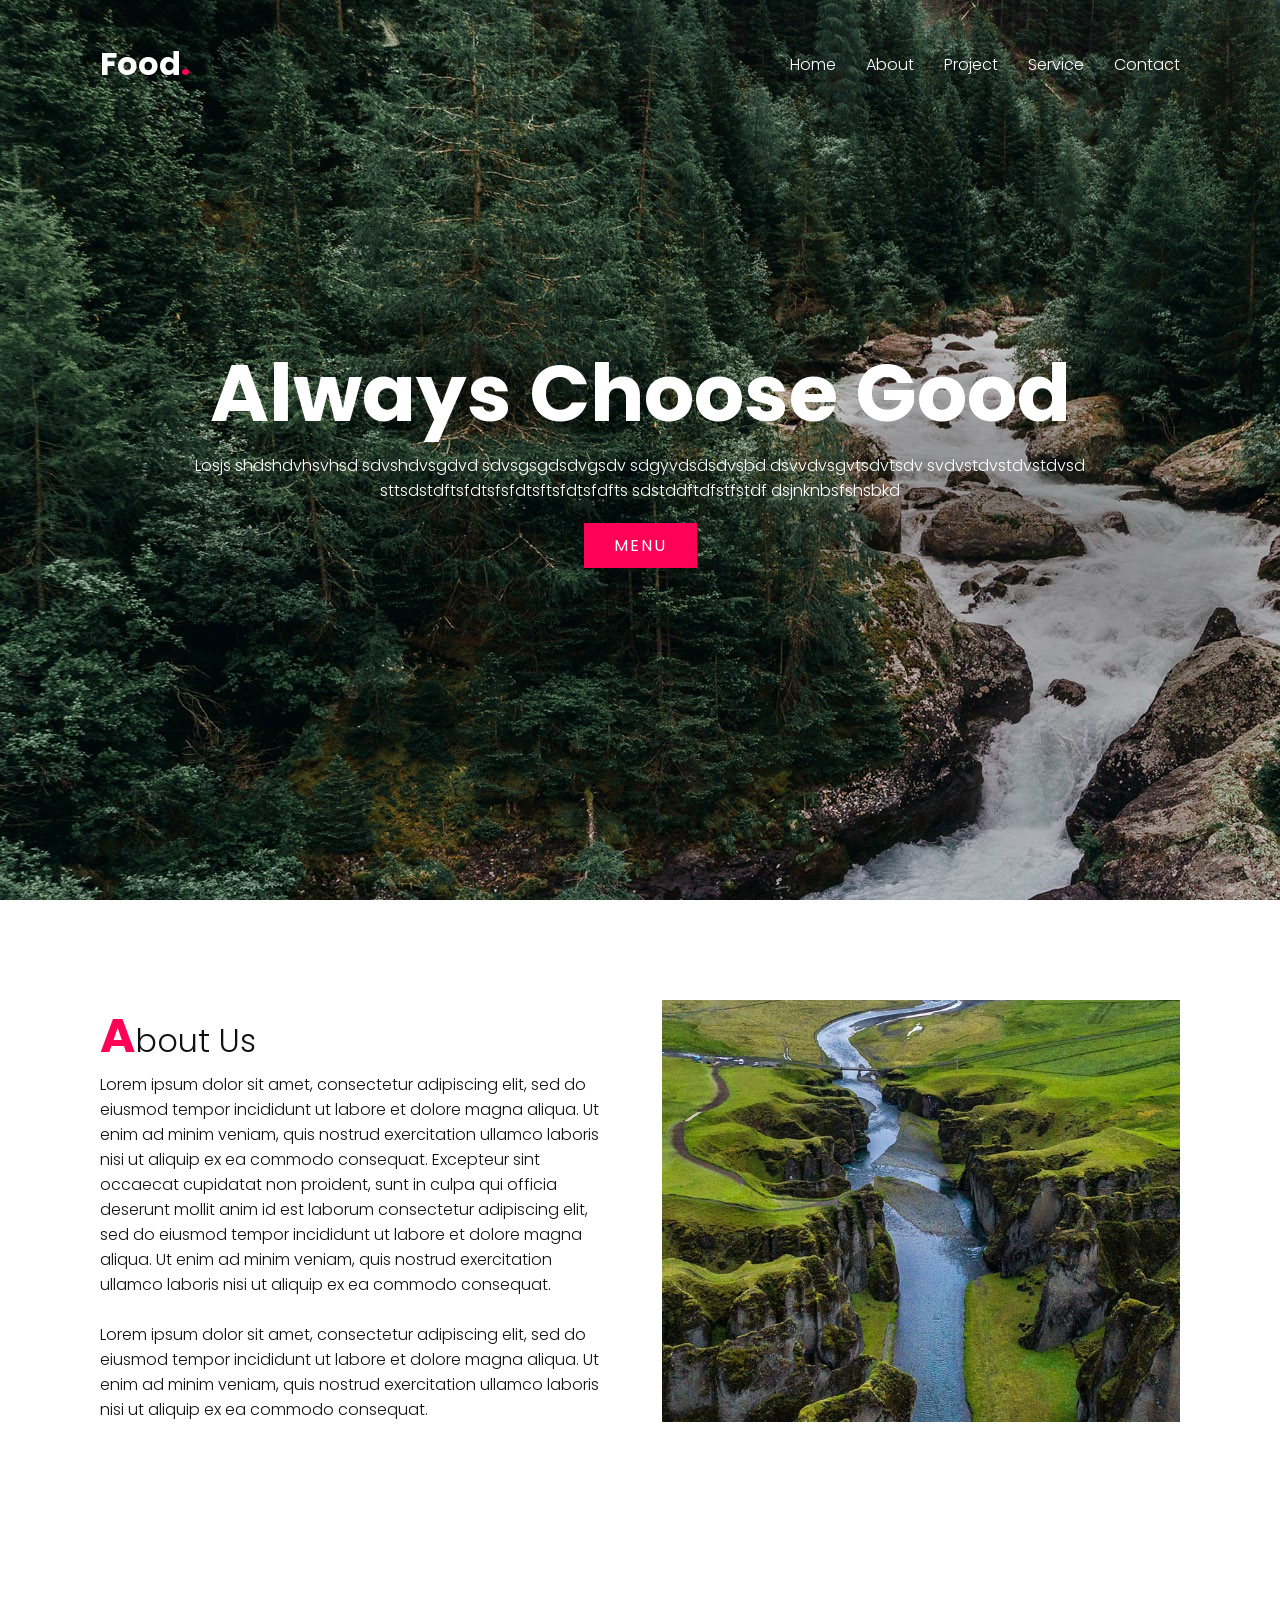
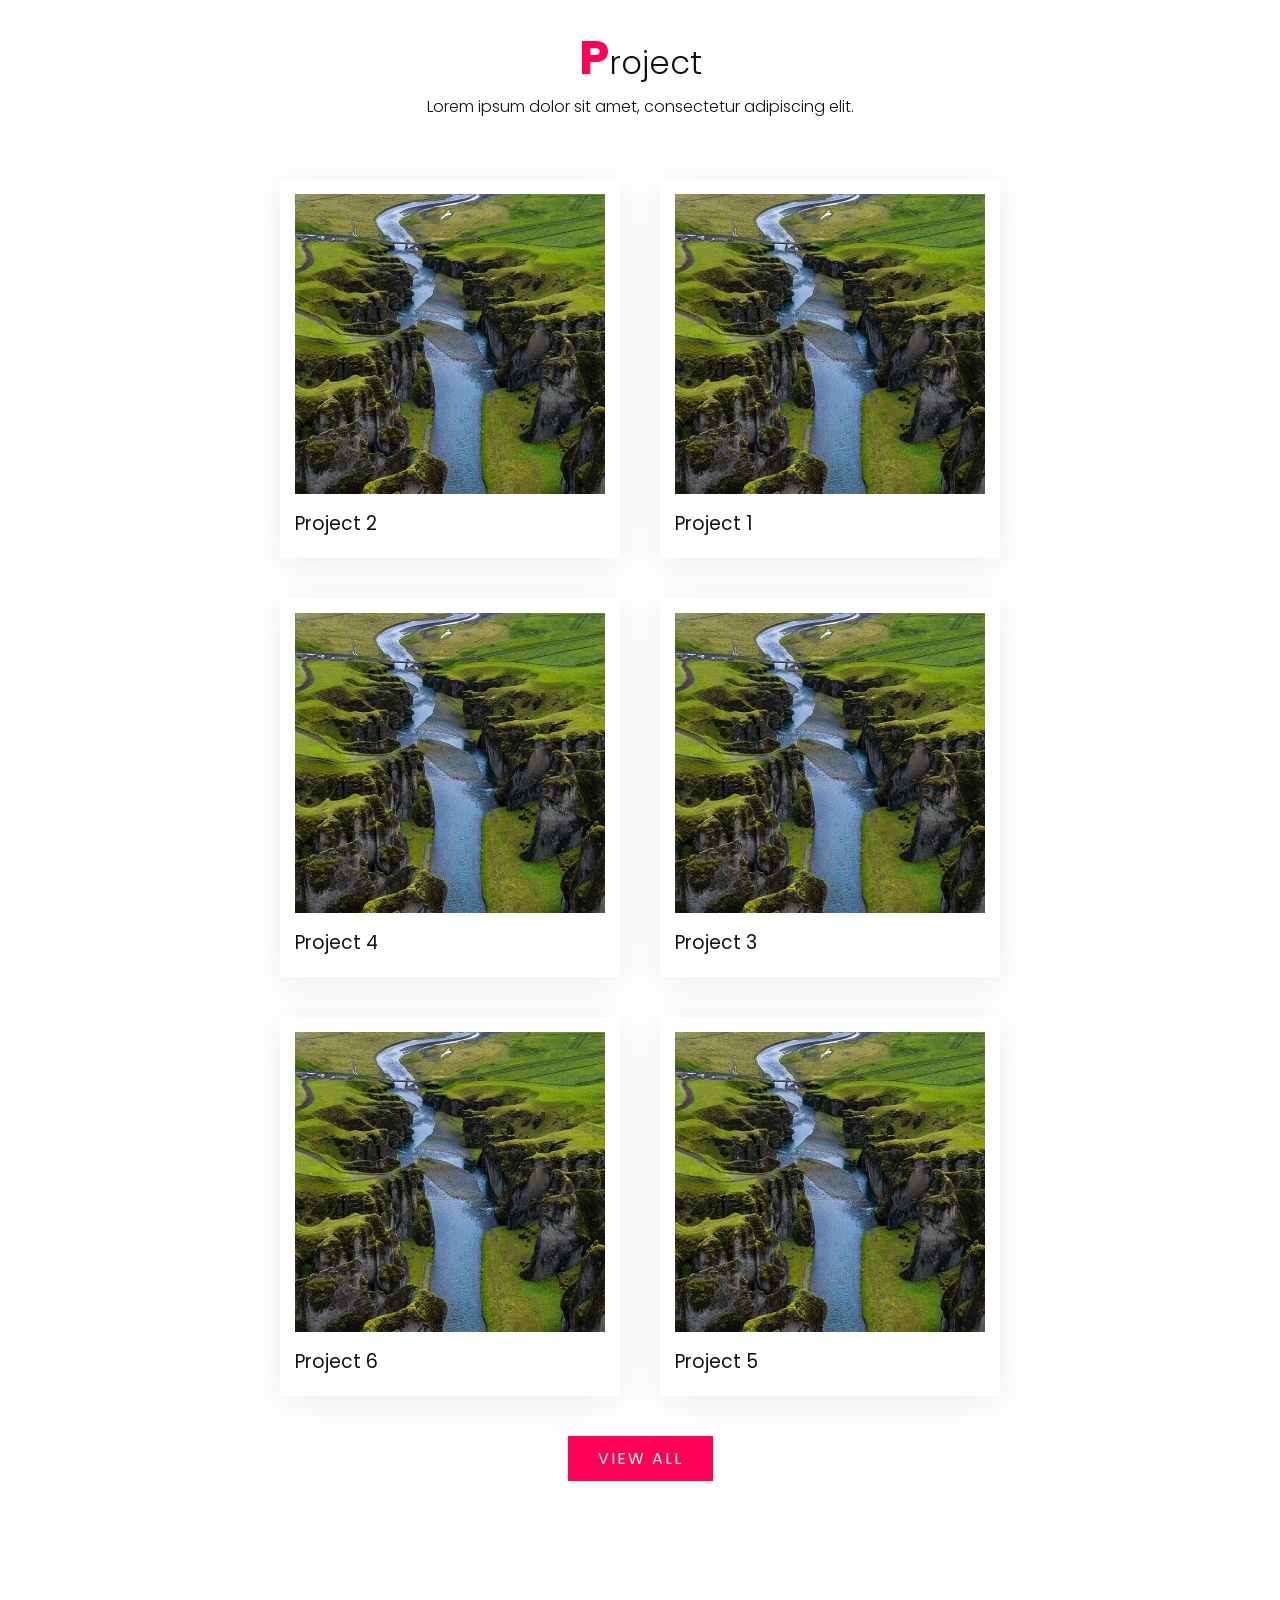
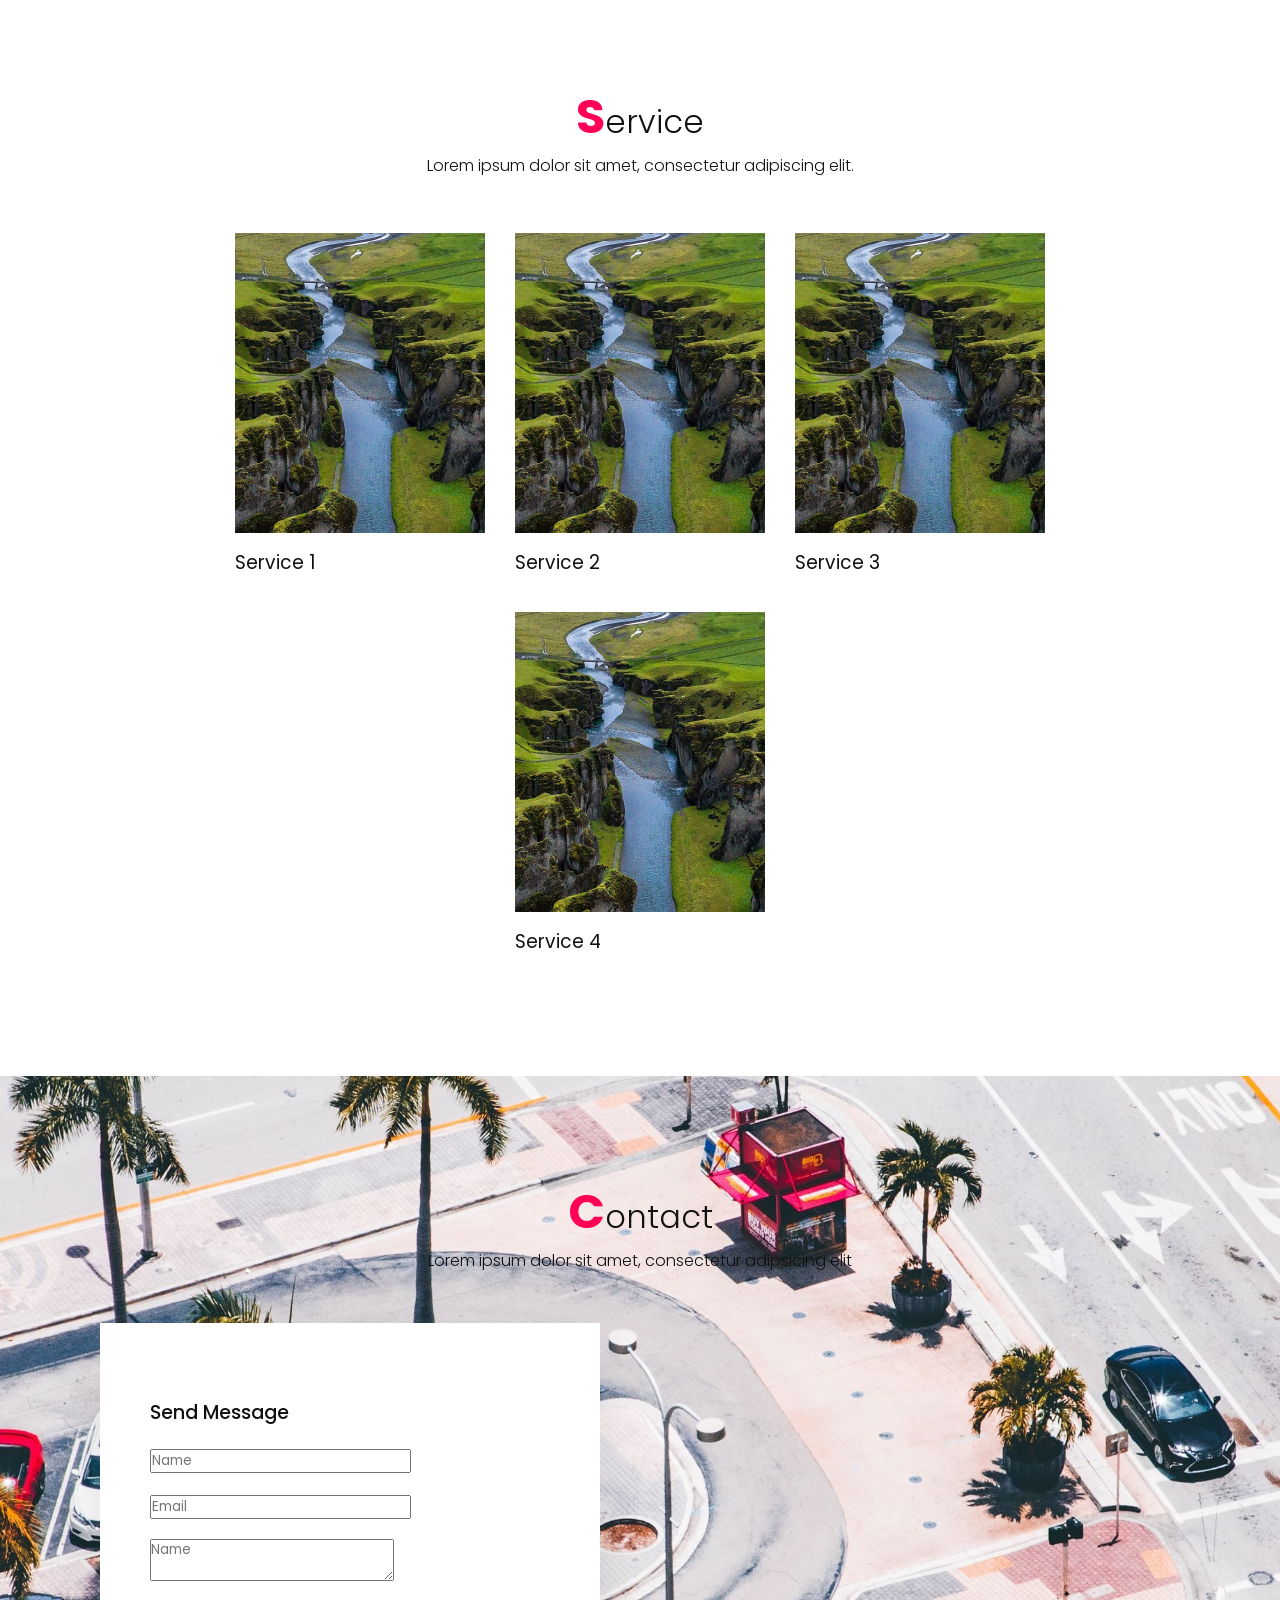
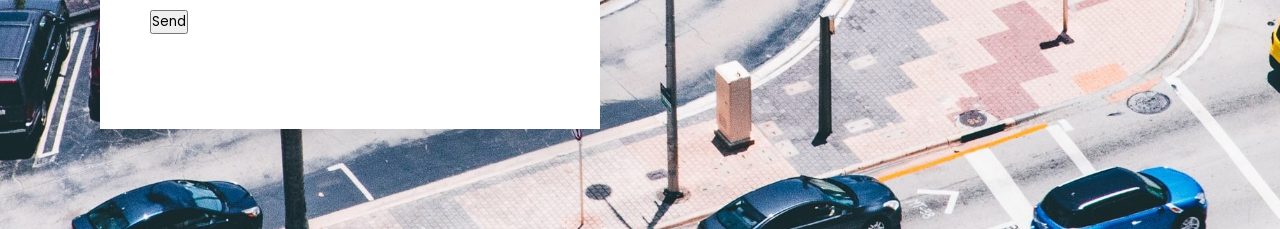
==== index.html @ bd9e4591 "Added new files" ====
<!DOCTYPE html>
<html lang="en">
<head>
	<meta charset="utf-8">
	<metta name="viewport" content="device-width, initial-scale=1.0">
	<title>My Personal Website</title>
	<link rel="stylesheet" type="text/css" href="style.css">
</head>
<body>
	<header>
		<a href="#" class="logo">Food<span>.</span></a>
		<ul class="navigation">
			<li><a href="#banner">Home</a></li>
			<li><a href="#about">About</a></li>
			<li><a href="#project">Project</a></li>
			<li><a href="#service">Service</a></li>
			<li><a href="#contact">Contact</a></li>
		</ul>
	</header>
	<section class="banner" id="banner">
		<div class="content">
			<h2>Always Choose Good</h2>
			<p>Losjs shdshdvhsvhsd sdvshdvsgdvd  sdvsgsgdsdvgsdv sdgyvdsdsdvsbd dsvvdvsgvtsdvtsdv svdvstdvstdvstdvsd sttsdstdftsfdtsfsfdtsftsfdtsfdfts sdstddftdfstfstdf dsjnknbsfshsbkd</p>
			<a href="#" class="btn">Menu</a>
		</div>
	</section>
	<section class="about" id="about">
		<div class="row">
			<div class="col50">
			  <h2 class="titleText"><span>A</span>bout Us</h2>
			  <p>Lorem ipsum dolor sit amet, consectetur adipiscing elit, sed do eiusmod tempor incididunt ut labore et dolore magna aliqua. Ut enim ad minim veniam, quis nostrud exercitation ullamco laboris nisi ut aliquip ex ea commodo consequat. Excepteur sint occaecat cupidatat non proident, sunt in culpa qui officia deserunt mollit anim id est laborum consectetur adipiscing elit, sed do eiusmod tempor incididunt ut labore et dolore magna aliqua. Ut enim ad minim veniam, quis nostrud exercitation ullamco laboris nisi ut aliquip ex ea commodo consequat.<br><br>Lorem ipsum dolor sit amet, consectetur adipiscing elit, sed do eiusmod tempor incididunt ut labore et dolore magna aliqua. Ut enim ad minim veniam, quis nostrud exercitation ullamco laboris nisi ut aliquip ex ea commodo consequat.</p>
			</div>
			<div class="col50">
				<div class="imgBx">
					<img src="img.jpg">
				</div>
			</div>
		</div>
	</section>

	<section class="project" id="project">
		<div class="title">
			<h2 class="titleText"><span>P</span>roject</h2>
			<p>Lorem ipsum dolor sit amet, consectetur adipiscing elit.</p>
		</div>
		<div class="content">
			<div class="box">
				<div class="imgBx">
					<img src="img.jpg">
				</div>
				<div class="text">
					<h3>Project 1</h3>
				</div>
			</div>
			<div class="box">
				<div class="imgBx">
					<img src="img.jpg">
				</div>
				<div class="text">
					<h3>Project 2</h3>
				</div>
			</div>
			<div class="box">
				<div class="imgBx">
					<img src="img.jpg">
				</div>
				<div class="text">
					<h3>Project 3</h3>
				</div>
			</div>
			<div class="box">
				<div class="imgBx">
					<img src="img.jpg">
				</div>
				<div class="text">
					<h3>Project 4</h3>
				</div>
			</div>
			<div class="box">
				<div class="imgBx">
					<img src="img.jpg">
				</div>
				<div class="text">
					<h3>Project 5</h3>
				</div>
			</div>
			<div class="box">
				<div class="imgBx">
					<img src="img.jpg">
				</div>
				<div class="text">
					<h3>Project 6</h3>
				</div>
			</div>

		</div>
		<div class="title">
			<a href="#" class="btn">View All</a>
		</div>
	</section>

	<section class="service" id="service">
		<div class="title">
			<h2 class="titleText"><span>S</span>ervice</h2>
			<p>Lorem ipsum dolor sit amet, consectetur adipiscing elit.</p>
		</div>
		<div class="content">
			<div class="box">
				<div class="imgBx">
					<img src="img.jpg">
				</div>
				<div class="text">
					<h3>Service 1</h3>
				</div>
			</div>
			<div class="box">
				<div class="imgBx">
					<img src="img.jpg">
				</div>
				<div class="text">
					<h3>Service 2</h3>
				</div>
			</div>
			<div class="box">
				<div class="imgBx">
					<img src="img.jpg">
				</div>
				<div class="text">
					<h3>Service 3</h3>
				</div>
			</div>
			<div class="box">
				<div class="imgBx">
					<img src="img.jpg">
				</div>
				<div class="text">
					<h3>Service 4</h3>
				</div>
			</div>
		</div>
	</section>

	<section class="contact" id="contact">
		<div class="title">
			<h2 class="titleText"><span>C</span>ontact</h2>
			<p>Lorem ipsum dolor sit amet, consectetur adipsicing elit</p>
		</div>
		<div class="contactForm">
			<h3>Send Message</h3>
			<div class="inputBox">
				<input type="text" placeholder="Name">
			</div>
			<div class="inputBox">
				<input type="text" placeholder="Email">
			</div>
			<div class="inputBox">
				<textarea placeholder="Name"></textarea>
			</div>
			<div class="inputBox">
				<input type="submit" value="Send">
			</div>
		</div>
	</section>




	<script type="text/javascript">
		window.addEventListener('scroll', function(){
		  const header = document.querySelector('header');
		  header.classList.toggle("sticky", window.scrollY > 0);
		});
	</script>
</body>
</html>
---- style.css ----
@import url('https://fonts.googleapis.com/css?family=Poppins:200,300,400,500,600,700,800,900&display=swap');

*
{
	margin: 0;
	padding: 0;
	box-sizing: border-box; 
	font-family: 'Poppins', sans-serif;
	scroll-behavior: smooth;
}
p
{
	font-weight: 300;
	color: #111;
}
.banner
{
	position: relative;
	width: 100%;
	min-height: 100vh;
	display: flex;
	justify-content: center;
	align-items: center;
	background: url(bg.jpg);
}
.banner .content
{
	max-width: 900px;
	text-align: center;
}
.banner .content h2
{
	font-size: 5em;
	color: #fff;
}
.banner .content p
{
	font-size: 1em;
	color: #fff;
}
.btn
{
	font-size: 1em;
	color: #fff;
	background: #ff0157;
	display: inline-block;
	padding: 10px 30px;
	margin-top: 20px;
	text-transform: uppercase;
	text-decoration: none;
	letter-spacing: 2px;
	transition: 0.5s;
}
.btn:hover
{
	letter-spacing: 6px;
}
header
{
	position: fixed;
	top: 0;
	left: 0;
	width: 100%;
	padding: 40px 100px;
	z-index: 10000;
	display: flex;
	justify-content: space-between;
	align-items: center;
	transition: 0.5s;
}
header.sticky
{
	background: #fff;
	padding: 10px 100px;
	box-shadow: 0 5px 20px rgba(0,0,0,0.05);
}
header .logo
{
	color: #fff;
	font-weight: 700;
	font-size: 2em;
	text-decoration: none;
}
header.sticky .logo
{
	color: #111;
}
header .logo span
{
	color: #ff0157;
}
header .navigation
{
	position: relative;
	display: flex;
}
header .navigation li
{
	list-style: none;
	margin-left: 30px;
}
header .navigation li a
{
	text-decoration: none;
	color: #fff;
	font-weight: 300;
}
header.sticky .navigation li a 
{
	color: #111;
}
header .navigation li a:hover
{
	color: #ff0157;
}
section
{
	padding: 100px;
}
.row
{
	position: relative;
	width: 100%;
	display: flex;
	justify-content: space-between;
}
.row .col50
{
	position: relative;
	width: 48%;
}
.titleText
{
	color: #111;
	font-size: 2em;
	font-weight: 300;
}
.titleText span
{
	color: #ff0157;
	font-weight: 700;
	font-size: 1.5em;
}
.row .col50 .imgBx
{
	position: relative;
	width: 100%;
	/*min-height: 300px;*/
	height: 100%;
}
.row .col50 .imgBx img
{
	position: absolute;
	top: 0;
	left: 0;
	width: 100%;
	height: 100%;
	object-fit: cover;
}
.title
{
	width: 100%;
	display: flex;
	justify-content: center;
	align-items: center;
	flex-direction: column;
}
.project .content
{
	display: flex;
	justify-content: center;
	flex-direction: row-reverse;
	flex-wrap: wrap;
	margin-top: 40px; 
}
.project .content .box
{
	width: 340px;
	margin: 20px;
	border: 15px solid #fff;
	box-shadow: 0 5px 35px rgba(0,0,0,0.08);
}
.project .content .box .imgBx
{
	position: relative;
	width: 100%;
	height: 300px;
}
.project .content .box .imgBx img
{
	position: absolute;
	top: 0;
	left: 0;
	width: 100%;
	height: 100%;
	object-fit: cover;
}
.project .content .box .text
{
	padding: 15px 0 5px;
}
.project .content .box .text h3
{
	font-weight: 400;
	color: #111;
}
.service .content
{
	display: flex;
	justify-content: center;
	flex-wrap: wrap;
	flex-direction: row;
	margin-top: 40px;
}
.service .content .box
{
	width: 250px;
	margin: 15px;
}
.service .content .box .imgBx
{
	position: relative;
	width: 100%;
	height: 300px;
}
.service .content .box .imgBx img
{
	position: absolute;
	top: 0;
	left: 0;
	width: 100%;
	height: 100%;
	object-fit: cover;
}
.service .content .box .text
{
	padding: 15px 0 5px;
}
.service .content .box .text h3
{
	font-weight: 400;
	color: #111;
}
.contact
{
	background: url(bg1.jpg);
	background-size: cover;
}
.contactForm
{
	padding: 75px 50px;
	background: #fff;
	box-shadow: 0 15px 50px rgba(0,0,0,0.1);
	max-width: 500px;
	margin-top: 50px;
}
.contactForm h3
{
	color: #111;
	font-size: 1.2em;
	margin-bottom: 20px;
	font-weight: 500;
}
.contactForm .inputBox
{
	position: relative;
	width: 100%;
	margin-bottom: 20px;
}
.contactForm .inputBox input
{
	
}
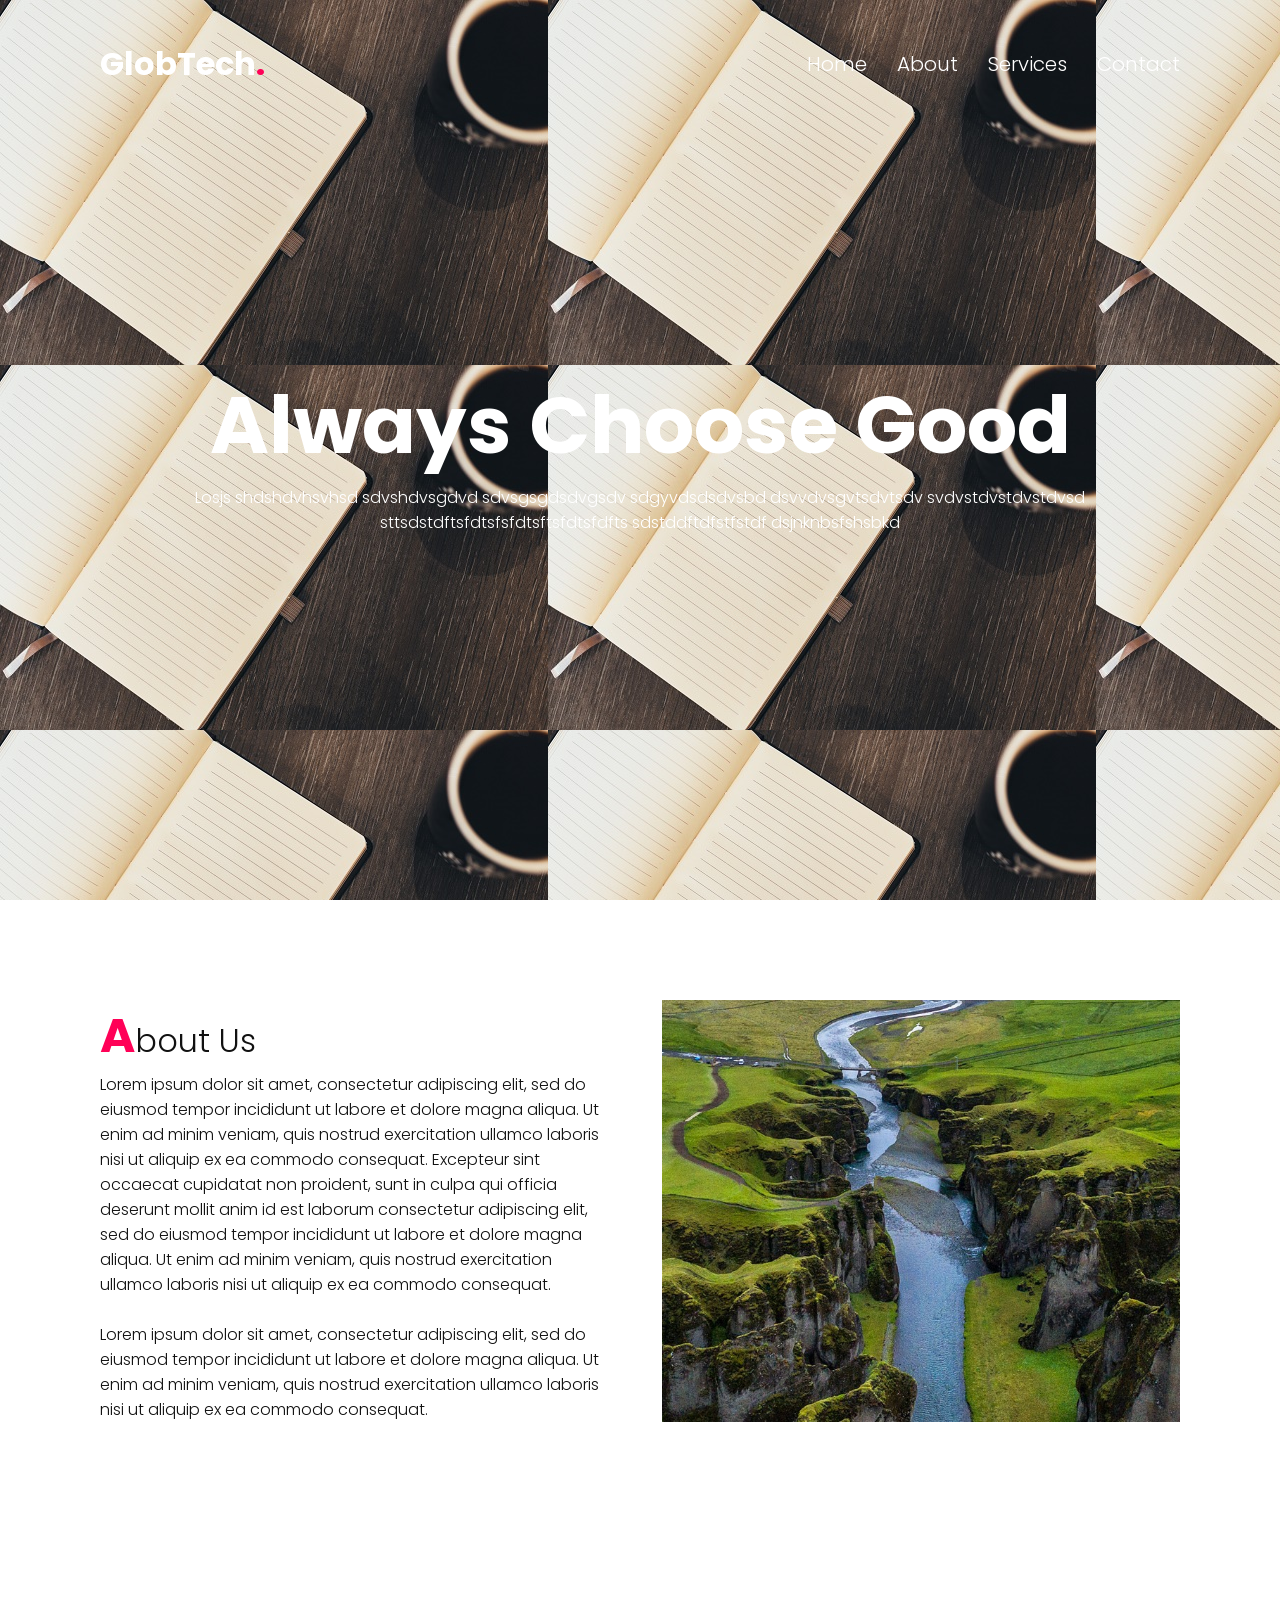
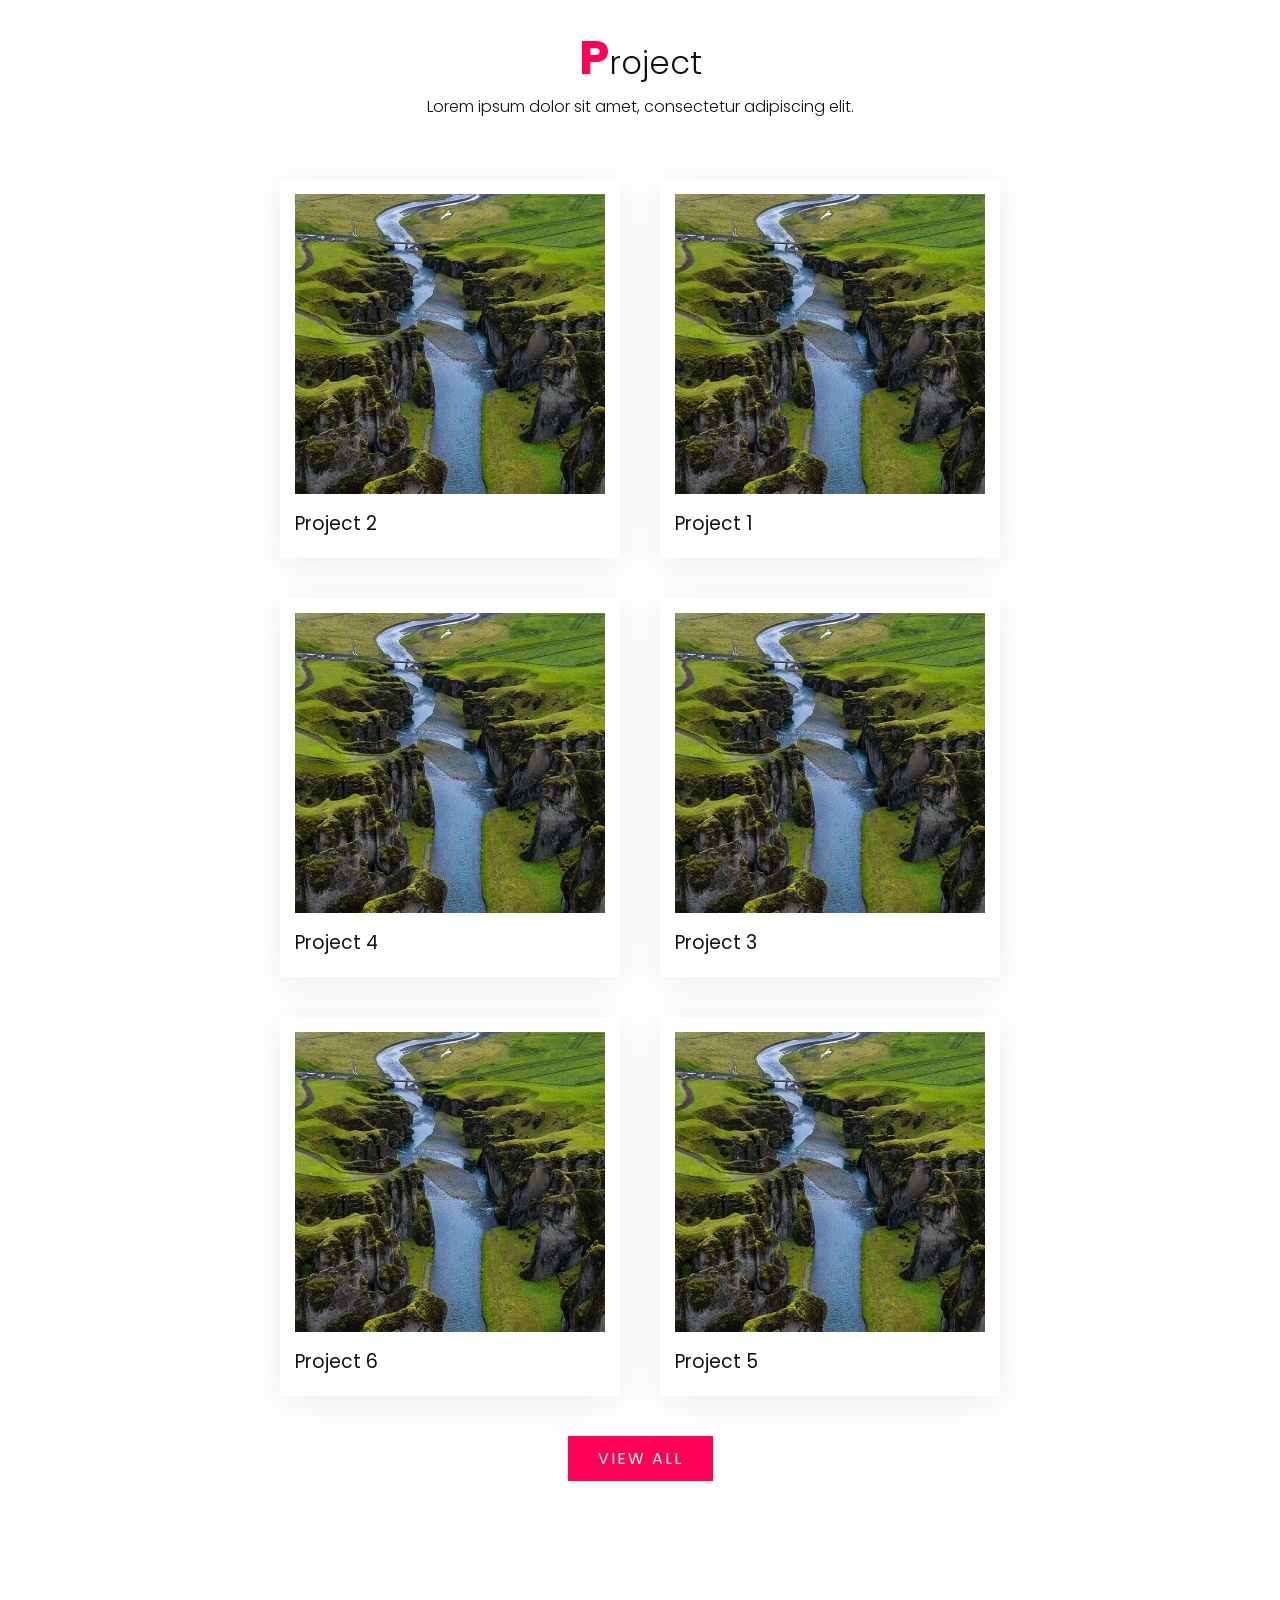
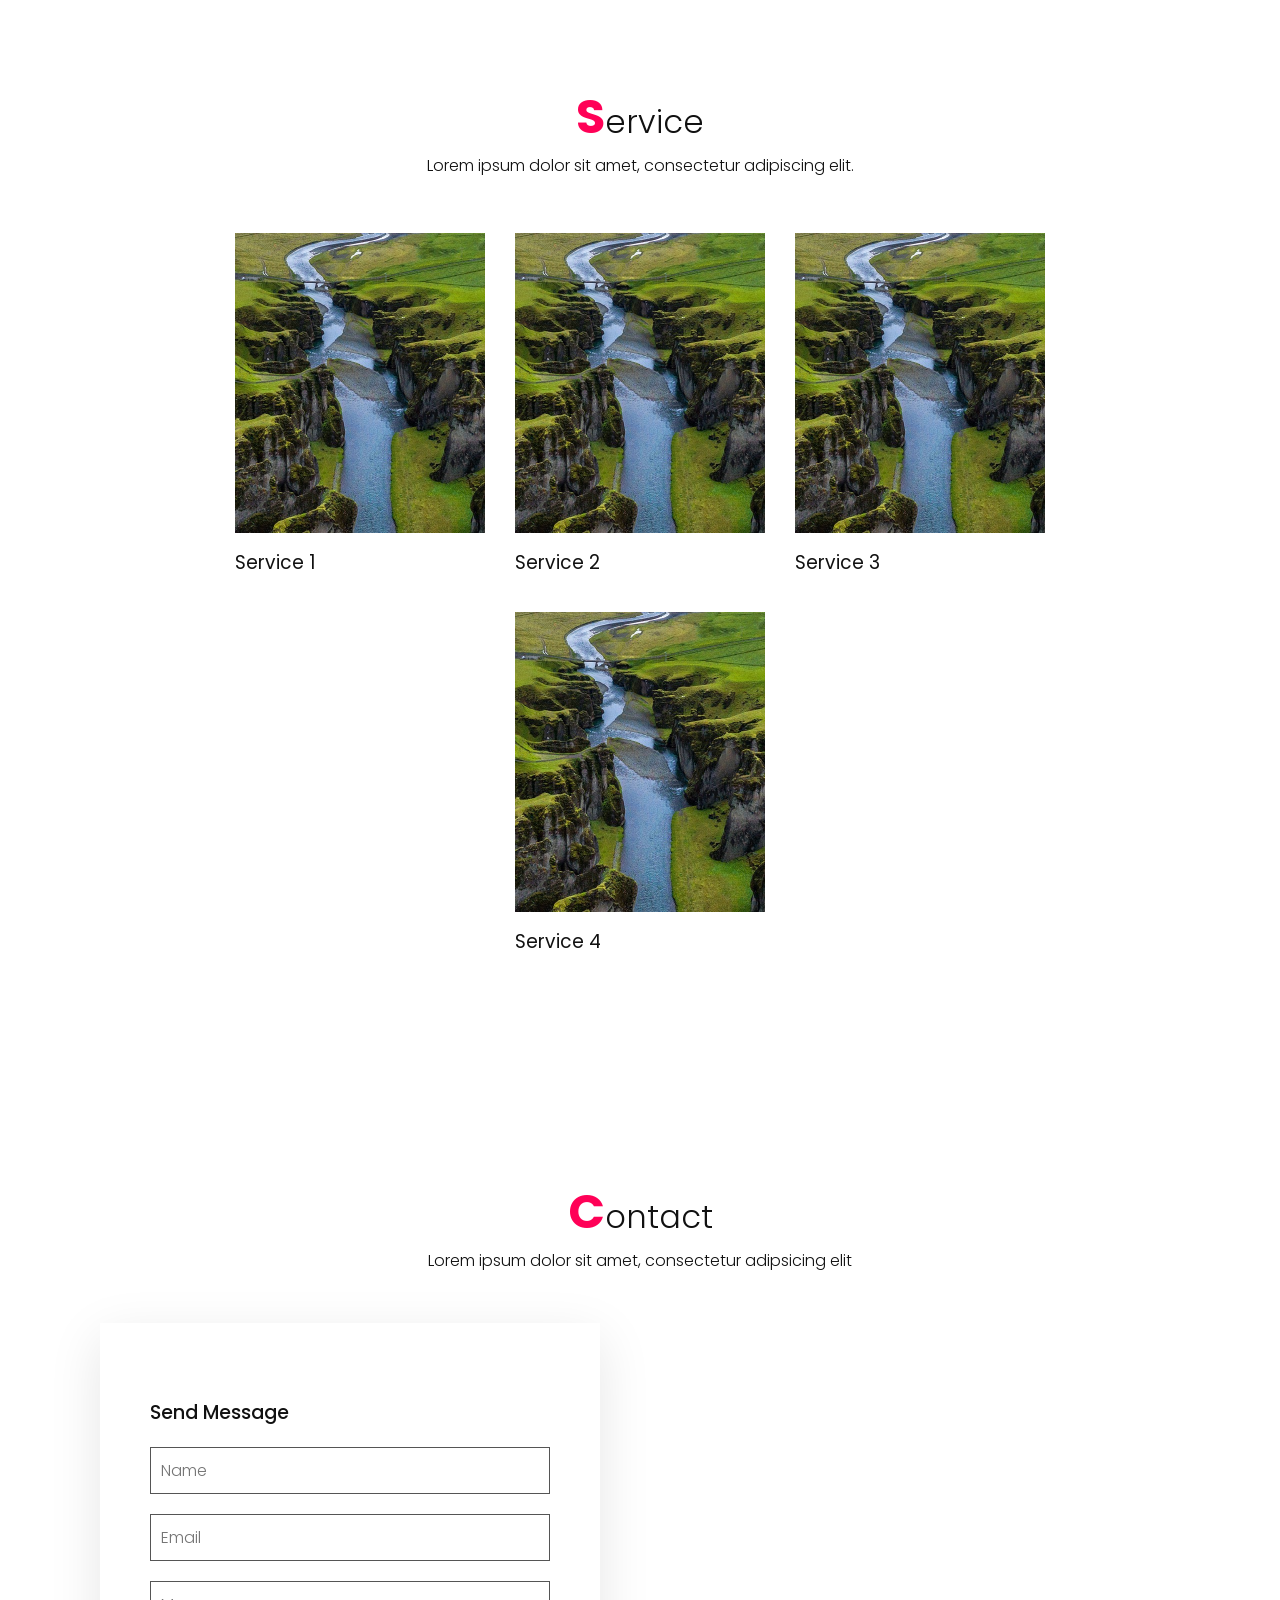
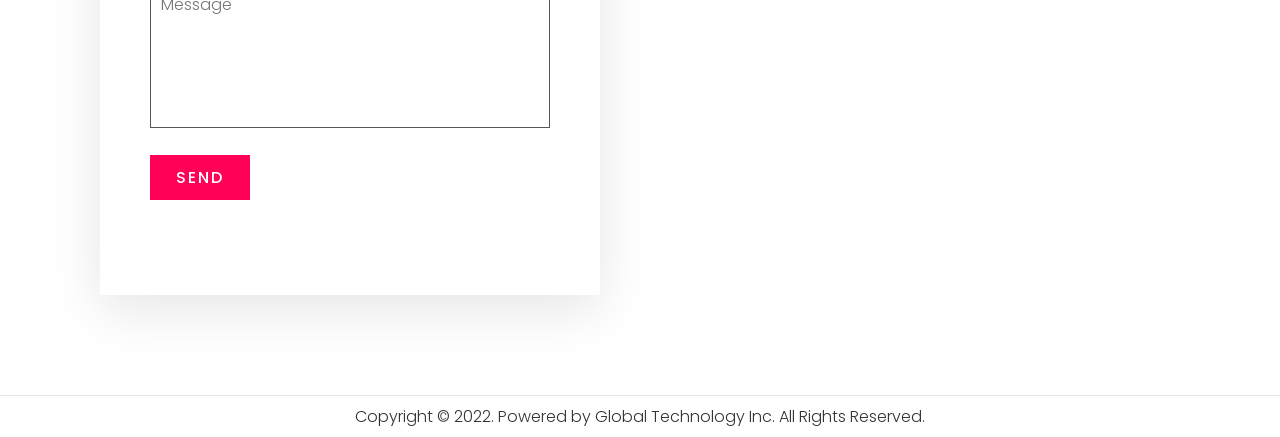
==== commit 463f63e8: "added" ====
--- a/index.html
+++ b/index.html
@@ -3,25 +3,25 @@
 <head>
 	<meta charset="utf-8">
 	<metta name="viewport" content="device-width, initial-scale=1.0">
-	<title>My Personal Website</title>
+	<title>GlobTech | Official Website</title>
 	<link rel="stylesheet" type="text/css" href="style.css">
+	<link href="favicon.ico" rel="shortcut icon" type="image/x-icon">
 </head>
 <body>
 	<header>
-		<a href="#" class="logo">Food<span>.</span></a>
+		<a href="#" class="logo">GlobTech<span>.</span></a>
+		<div class="menuToggle" onclick="toggleMenu();"></div>
 		<ul class="navigation">
-			<li><a href="#banner">Home</a></li>
-			<li><a href="#about">About</a></li>
-			<li><a href="#project">Project</a></li>
-			<li><a href="#service">Service</a></li>
-			<li><a href="#contact">Contact</a></li>
+			<li><a href="#banner" onclick="toggleMenu();">Home</a></li>
+			<li><a href="#about" onclick="toggleMenu();">About</a></li>
+			<li><a href="#service" onclick="toggleMenu();">Services</a></li>
+			<li><a href="#contact" onclick="toggleMenu();">Contact</a></li>
 		</ul>
 	</header>
 	<section class="banner" id="banner">
 		<div class="content">
 			<h2>Always Choose Good</h2>
 			<p>Losjs shdshdvhsvhsd sdvshdvsgdvd  sdvsgsgdsdvgsdv sdgyvdsdsdvsbd dsvvdvsgvtsdvtsdv svdvstdvstdvstdvsd sttsdstdftsfdtsfsfdtsftsfdtsfdfts sdstddftdfstfstdf dsjnknbsfshsbkd</p>
-			<a href="#" class="btn">Menu</a>
 		</div>
 	</section>
 	<section class="about" id="about">
@@ -145,22 +145,30 @@
 			<h2 class="titleText"><span>C</span>ontact</h2>
 			<p>Lorem ipsum dolor sit amet, consectetur adipsicing elit</p>
 		</div>
+
+
 		<div class="contactForm">
 			<h3>Send Message</h3>
+			<form action="contactForm.php" method="POST">
 			<div class="inputBox">
-				<input type="text" placeholder="Name">
+				<input type="name" placeholder="Name" required="Name">
 			</div>
 			<div class="inputBox">
-				<input type="text" placeholder="Email">
+				<input type="email" placeholder="Email" required="Email">
 			</div>
 			<div class="inputBox">
-				<textarea placeholder="Name"></textarea>
+				<textarea placeholder="Message" rows="5" required="Message"></textarea>
 			</div>
 			<div class="inputBox">
 				<input type="submit" value="Send">
 			</div>
+			</form>
 		</div>
 	</section>
+
+	<div class="copyrightText">
+		<p>Copyright © 2022. Powered by Global Technology Inc. All Rights Reserved.</p>
+	</div>
 
 
 
@@ -170,6 +178,13 @@
 		  const header = document.querySelector('header');
 		  header.classList.toggle("sticky", window.scrollY > 0);
 		});
+
+		function toggleMenu(){
+			const menuToggle = document.querySelector('.menuToggle');
+			const navigation = document.querySelector('.navigation');
+			menuToggle.classList.toggle('active');
+			navigation.classList.toggle('active');
+		}
 	</script>
 </body>
 </html>
--- a/style.css
+++ b/style.css
@@ -21,7 +21,7 @@
 	display: flex;
 	justify-content: center;
 	align-items: center;
-	background: url(bg.jpg);
+	background: url(notebook.jpg);
 }
 .banner .content
 {
@@ -104,6 +104,7 @@
 	text-decoration: none;
 	color: #fff;
 	font-weight: 300;
+	font-size: 20px;
 }
 header.sticky .navigation li a 
 {
@@ -243,7 +244,7 @@
 }
 .contact
 {
-	background: url(bg1.jpg);
+	background: url();
 	background-size: cover;
 }
 .contactForm
@@ -267,7 +268,166 @@
 	width: 100%;
 	margin-bottom: 20px;
 }
-.contactForm .inputBox input
-{
+.contactForm .inputBox input,
+.contactForm .inputBox textarea
+{
+	width: 100%;
+	border: 1px solid #555;
+	padding: 10px;
+	color: #111;
+	outline: none;
+	font-size: 16px;
+	font-weight: 300;
+	resize: none;
+}
+.contactForm .inputBox input[type="submit"]
+{
+	font-size: 1em;
+	color: #fff;
+	background: #ff0157;
+	display: inline-block;
+	text-transform: uppercase;
+	text-decoration: none;
+	letter-spacing: 2px;
+	transition: 0.5s;
+	max-width: 100px;
+	font-weight: 500;
+	border: none;
+	cursor: pointer;
+}
+.contactForm .inputBox input[type="submit"]:hover
+{
+	letter-spacing: 4px;
+}
+
+.copyrightText
+{
+	padding: 8px 40px;
+	border-top: 1px solid rgba(0,0,0,0.1);
+	text-align: center;
+}
+.copyrightText p
+{
+	color: #333;
+}
+
+
+
+@media (max-width: 991px)
+{
+	header,
+	header.sticky
+	{
+		padding: 10px 20px;
+	}
+	header .navigation
+	{
+		display: none;
+	}
+	header .navigation.active
+	{
+		width: 100%;
+		height: calc(100% - 68px);
+		position: fixed;
+		top: 68px;
+		left: 0;
+		display: flex;
+		justify-content: center;
+		align-items: center;
+		flex-direction: column;
+		background: #fff;
+	}
+	header .navigation li
+	{
+		margin-left: 0;
+	}
+	header .navigation li a 
+	{
+		color: #111;
+		font-size: 1.6em;
+	}
+	.menuToggle
+	{
+		position: relative;
+		width: 40px;
+		height: 40px;
+		background: url(menu.png);
+		background-size: 30px;
+		background-repeat: no-repeat;
+		background-position: center;
+		cursor: pointer;
+	}
+	.menuToggle.active
+	{
+		background: url(close.png);
+		background-size: 25px;
+		background-repeat: no-repeat;
+		background-position: center;
+	}
+	header.sticky .menuToggle
+	{
+		filter: invert(1);
+	}
+	section
+	{
+		padding: 20px;
+	}
+	.banner .content h2
+	{
+		font-size: 3em;
+		color: #fff;
+	}
+	.row
+	{
+		flex-direction: column;
+	}
+	.row .col50
+	{
+		position: relative;
+		width: 100%;
+	}
+	.row .col50 .imgBx
+	{
+		height: 300px;
+		margin-top: 20px;
+	}
+	.menu .content
+	{
+		margin-top: 20px;
+	}
+	.menu .content .box
+	{
+		margin: 10px;
+	}
+	.menu .content .box .imgBx
+	{
+		height: 260px;
+	}
+	.title
+	{
+		text-align: center;
+	}
+	.titleText
+	{
+		font-size: 1.8em;
+		line-height: 1.5em;
+		margin-bottom: 15px;
+		font-weight: 300;
+	}
 	
+	.contactForm
+	{
+		padding: 35px 40px;
+		margin-top: 20px;
+		margin-bottom: 30px;
+	}
+}
+
+@media (max-width: 480px)
+{
+	.banner .content h2
+	{
+		font-size: 2.2em;
+		color: #fff;
+	}
 }
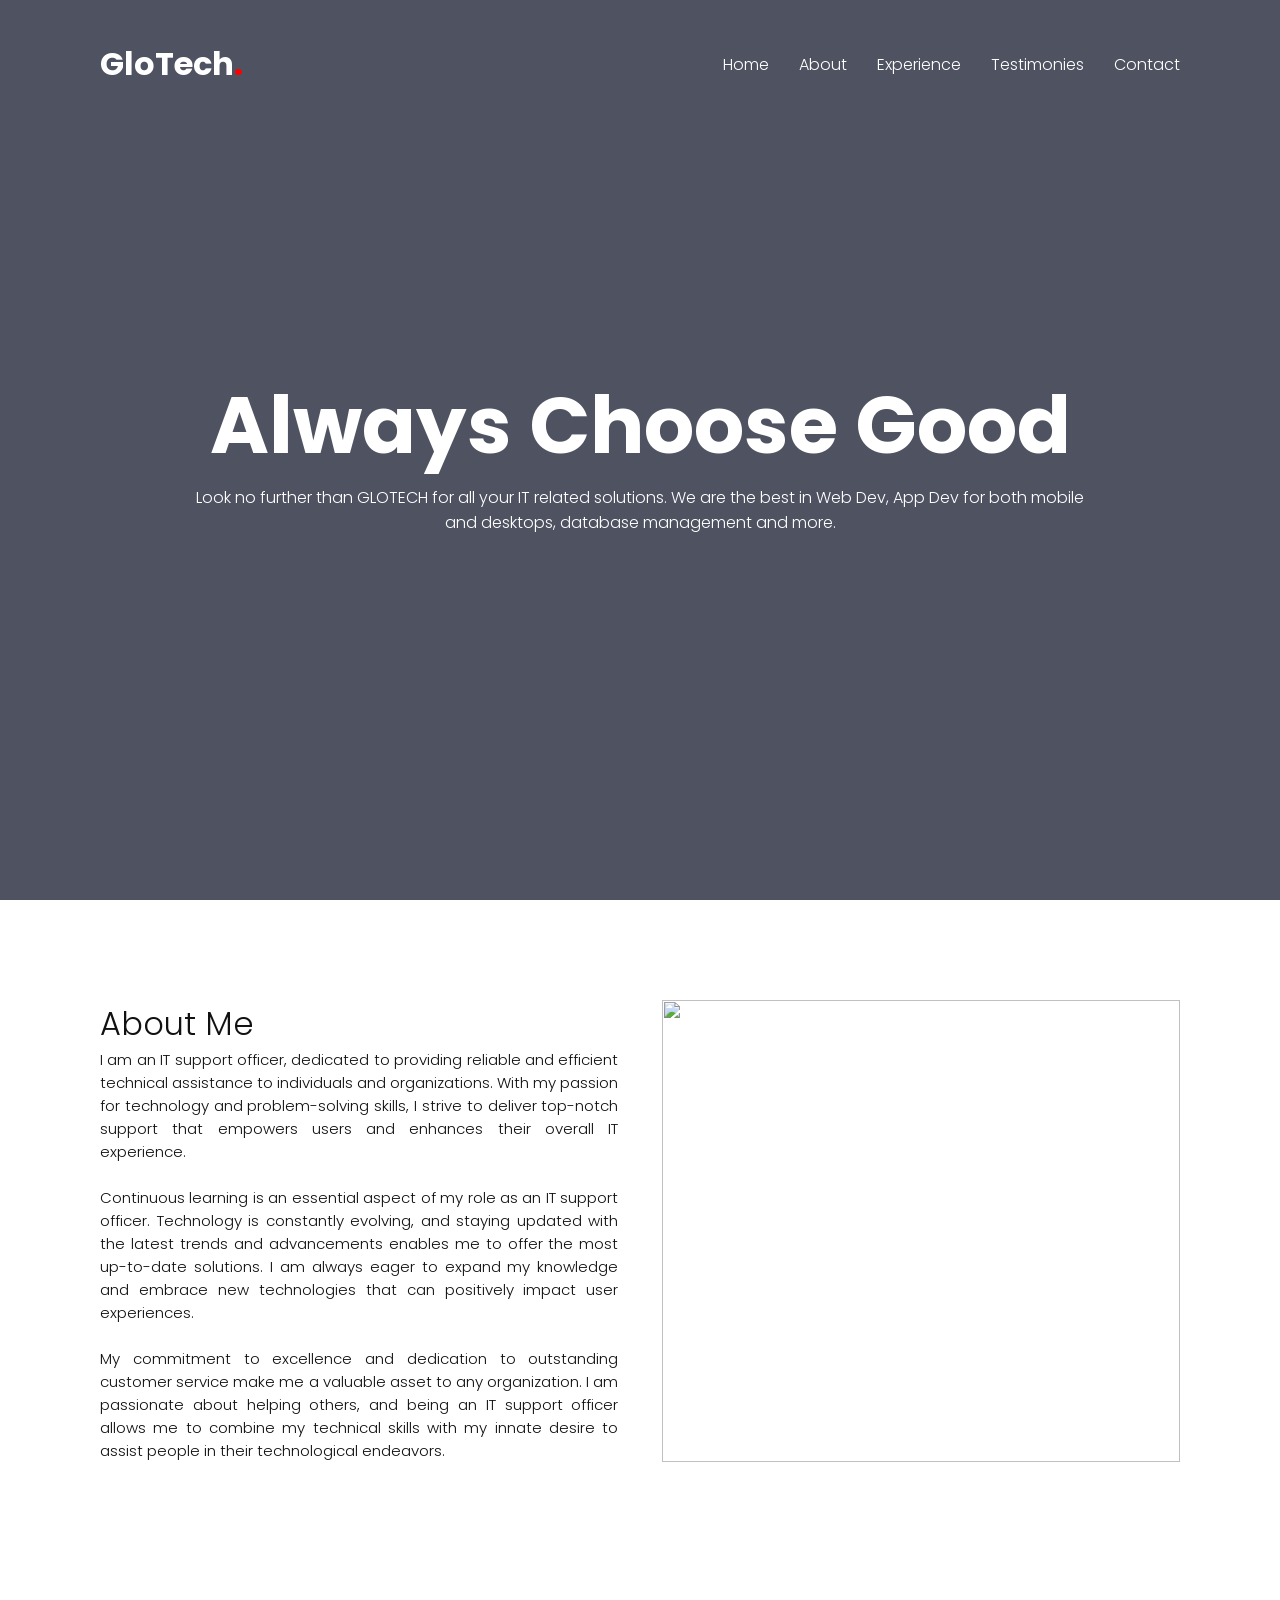
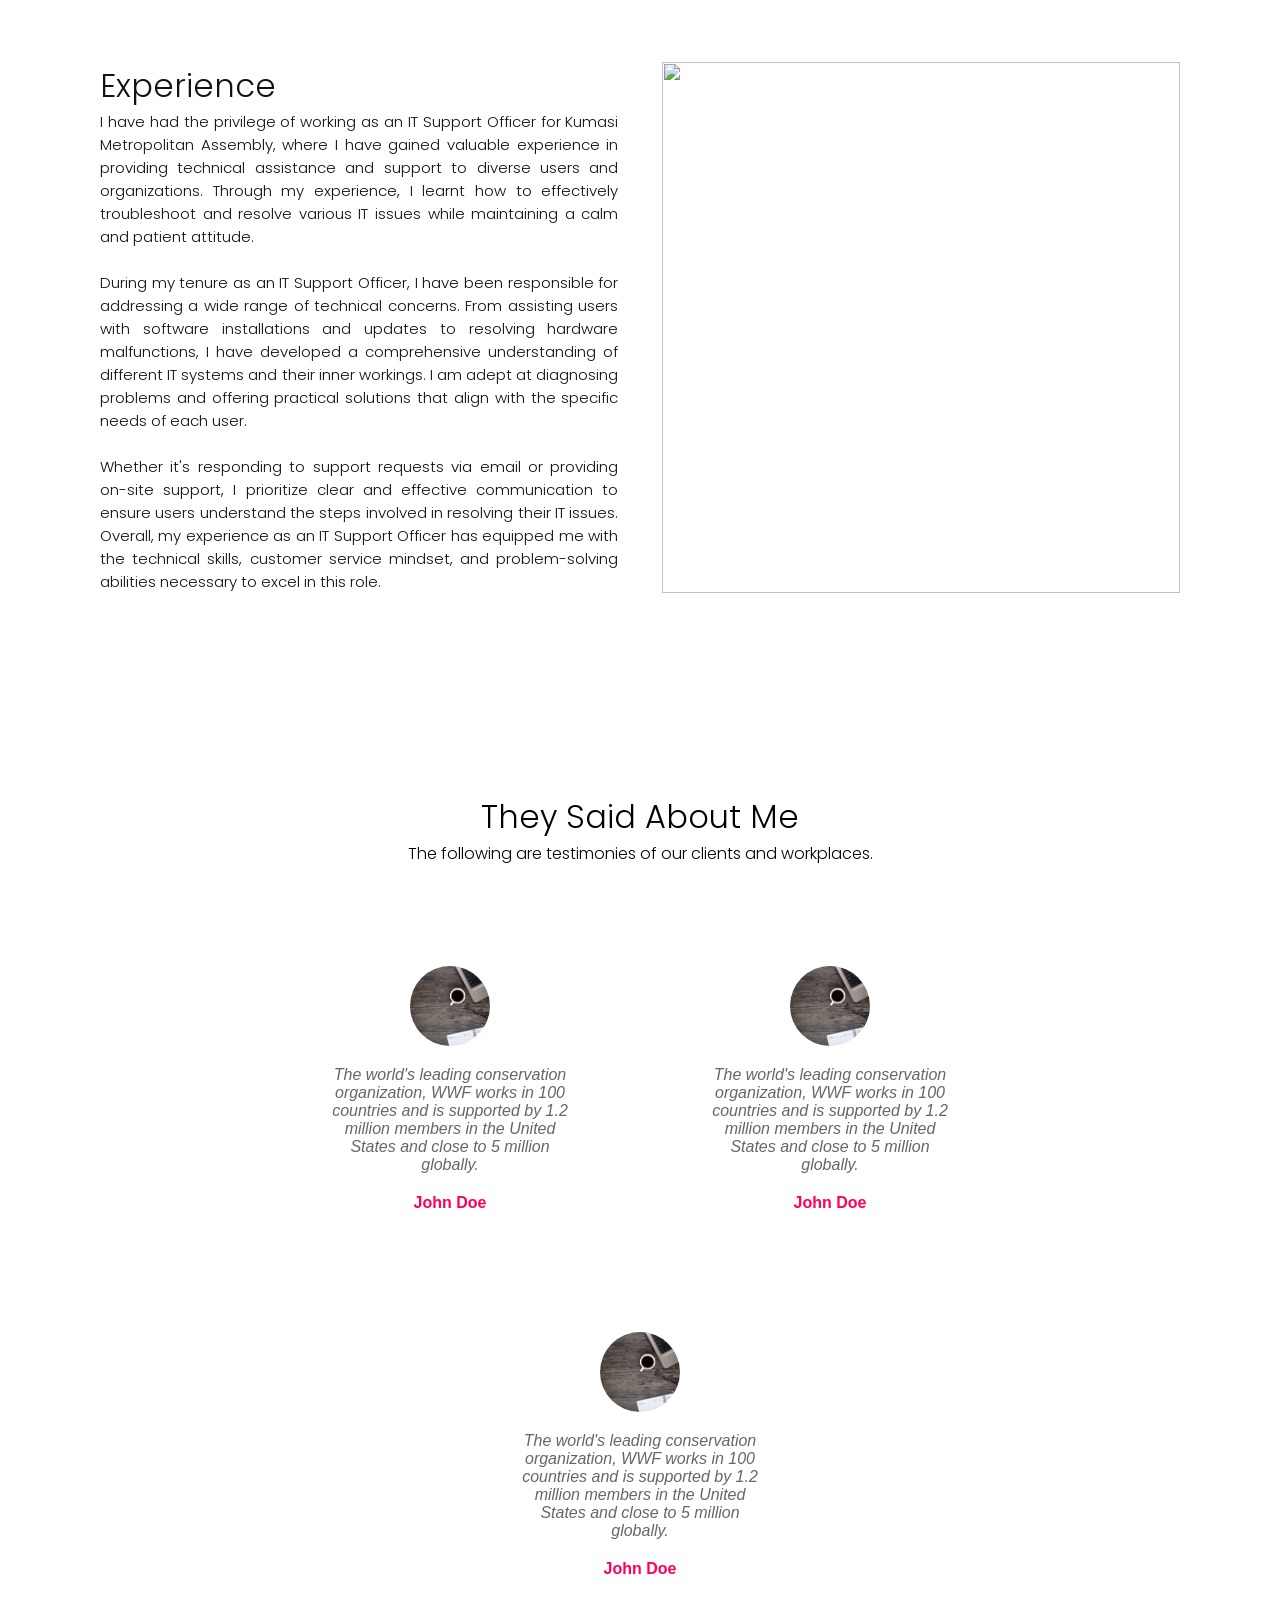
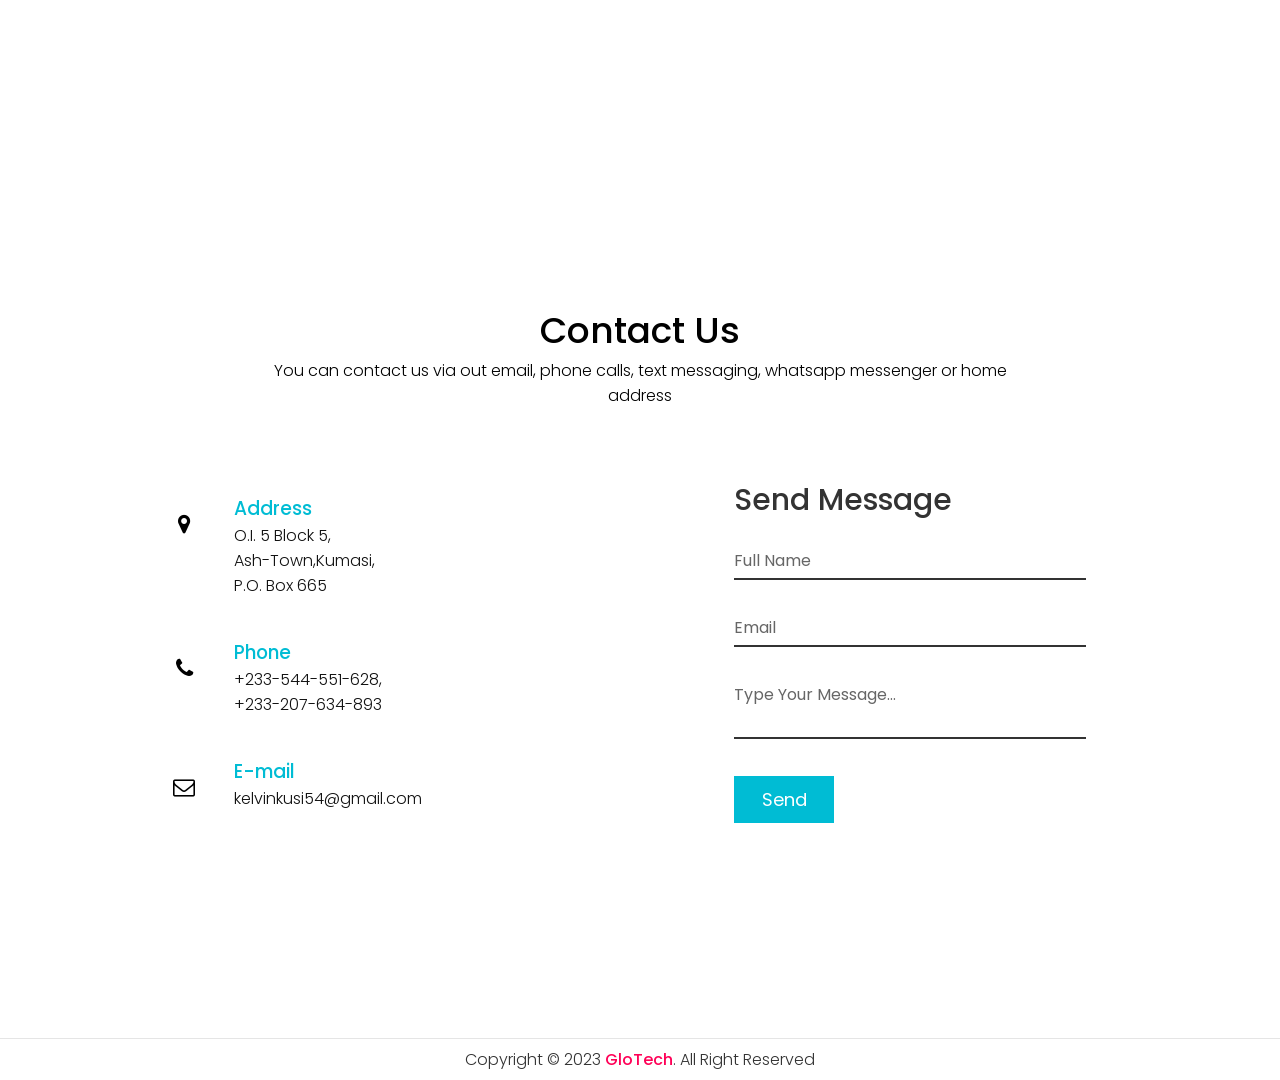
==== commit a71a5694: "Update" ====
--- a/index.html
+++ b/index.html
@@ -2,181 +2,153 @@
 <html lang="en">
 <head>
 	<meta charset="utf-8">
-	<metta name="viewport" content="device-width, initial-scale=1.0">
-	<title>GlobTech | Official Website</title>
-	<link rel="stylesheet" type="text/css" href="style.css">
-	<link href="favicon.ico" rel="shortcut icon" type="image/x-icon">
+	<meta name="viewport" content="width=device-width, initial-scale=1.0">
+	<title>GloTech</title>
+	<link rel="stylesheet" href="style.css">
+	<link rel="stylesheet" type="text/css" href="https://stackpath.bootstrapcdn.com/font-awesome/4.7.0/css/font-awesome.min.css">
 </head>
 <body>
 	<header>
-		<a href="#" class="logo">GlobTech<span>.</span></a>
+		<a href="#" class="logo">GloTech<span>.</span></a>
 		<div class="menuToggle" onclick="toggleMenu();"></div>
 		<ul class="navigation">
 			<li><a href="#banner" onclick="toggleMenu();">Home</a></li>
 			<li><a href="#about" onclick="toggleMenu();">About</a></li>
-			<li><a href="#service" onclick="toggleMenu();">Services</a></li>
+			<li><a href="#experience" onclick="toggleMenu();">Experience</a></li>
+			<li><a href="#testimonies" onclick="toggleMenu();">Testimonies</a></li>
 			<li><a href="#contact" onclick="toggleMenu();">Contact</a></li>
 		</ul>
 	</header>
 	<section class="banner" id="banner">
 		<div class="content">
 			<h2>Always Choose Good</h2>
-			<p>Losjs shdshdvhsvhsd sdvshdvsgdvd  sdvsgsgdsdvgsdv sdgyvdsdsdvsbd dsvvdvsgvtsdvtsdv svdvstdvstdvstdvsd sttsdstdftsfdtsfsfdtsftsfdtsfdfts sdstddftdfstfstdf dsjnknbsfshsbkd</p>
+			<p>Look no further than GLOTECH for all your IT related solutions. We are the best in Web Dev, App Dev for both mobile and desktops, database management and more.</p>
 		</div>
 	</section>
+
 	<section class="about" id="about">
 		<div class="row">
 			<div class="col50">
-			  <h2 class="titleText"><span>A</span>bout Us</h2>
-			  <p>Lorem ipsum dolor sit amet, consectetur adipiscing elit, sed do eiusmod tempor incididunt ut labore et dolore magna aliqua. Ut enim ad minim veniam, quis nostrud exercitation ullamco laboris nisi ut aliquip ex ea commodo consequat. Excepteur sint occaecat cupidatat non proident, sunt in culpa qui officia deserunt mollit anim id est laborum consectetur adipiscing elit, sed do eiusmod tempor incididunt ut labore et dolore magna aliqua. Ut enim ad minim veniam, quis nostrud exercitation ullamco laboris nisi ut aliquip ex ea commodo consequat.<br><br>Lorem ipsum dolor sit amet, consectetur adipiscing elit, sed do eiusmod tempor incididunt ut labore et dolore magna aliqua. Ut enim ad minim veniam, quis nostrud exercitation ullamco laboris nisi ut aliquip ex ea commodo consequat.</p>
+				<h2 class="titleText">About Me</h2>
+				<p>I am an IT support officer, dedicated to providing reliable and efficient technical assistance to individuals and organizations. With my passion for technology and problem-solving skills, I strive to deliver top-notch support that empowers users and enhances their overall IT experience.<br><br>Continuous learning is an essential aspect of my role as an IT support officer. Technology is constantly evolving, and staying updated with the latest trends and advancements enables me to offer the most up-to-date solutions. I am always eager to expand my knowledge and embrace new technologies that can positively impact user experiences.<br><br>My commitment to excellence and dedication to outstanding customer service make me a valuable asset to any organization. I am passionate about helping others, and being an IT support officer allows me to combine my technical skills with my innate desire to assist people in their technological endeavors.	
+				</p>
 			</div>
 			<div class="col50">
 				<div class="imgBx">
-					<img src="img.jpg">
+					<img src="images/about.jpg">
 				</div>
 			</div>
 		</div>
 	</section>
 
-	<section class="project" id="project">
-		<div class="title">
-			<h2 class="titleText"><span>P</span>roject</h2>
-			<p>Lorem ipsum dolor sit amet, consectetur adipiscing elit.</p>
+	<section class="experience" id="experience">
+		<div class="row">
+			<div class="col50">
+				<h2 class="titleText">Experience</h2>
+				<p>I have had the privilege of working as an IT Support Officer for Kumasi Metropolitan Assembly, where I have gained valuable experience in providing technical assistance and support to diverse users and organizations. Through my experience, I learnt how to effectively troubleshoot and resolve various IT issues while maintaining a calm and patient attitude.<br><br>During my tenure as an IT Support Officer, I have been responsible for addressing a wide range of technical concerns. From assisting users with software installations and updates to resolving hardware malfunctions, I have developed a comprehensive understanding of different IT systems and their inner workings. I am adept at diagnosing problems and offering practical solutions that align with the specific needs of each user.<br><br>Whether it's responding to support requests via email or providing on-site support, I prioritize clear and effective communication to ensure users understand the steps involved in resolving their IT issues. Overall, my experience as an IT Support Officer has equipped me with the technical skills, customer service mindset, and problem-solving abilities necessary to excel in this role.	
+				</p>
+			</div>
+			<div class="col50">
+				<div class="imgBx">
+					<img src="images/experience.jpg">
+				</div>
+			</div>
+		</div>
+	</section>
+
+	<section class="testimonies" id="testimonies">
+		<div class="title white">
+			<h2 class="titleText">They Said About Me</h2>
+			<p>The following are testimonies of our clients and workplaces.</p>
 		</div>
 		<div class="content">
 			<div class="box">
 				<div class="imgBx">
-					<img src="img.jpg">
+					<img src="images/bg.jpg">
 				</div>
 				<div class="text">
-					<h3>Project 1</h3>
+					<p>The world's leading conservation organization, WWF works in 100 countries and is supported by 1.2 million members in the United States and close to 5 million globally.</p>
+					<h3>John Doe</h3>
 				</div>
 			</div>
 			<div class="box">
 				<div class="imgBx">
-					<img src="img.jpg">
+					<img src="images/bg.jpg">
 				</div>
 				<div class="text">
-					<h3>Project 2</h3>
+					<p>The world's leading conservation organization, WWF works in 100 countries and is supported by 1.2 million members in the United States and close to 5 million globally.</p>
+					<h3>John Doe</h3>
 				</div>
 			</div>
 			<div class="box">
 				<div class="imgBx">
-					<img src="img.jpg">
+					<img src="images/bg.jpg">
 				</div>
 				<div class="text">
-					<h3>Project 3</h3>
-				</div>
-			</div>
-			<div class="box">
-				<div class="imgBx">
-					<img src="img.jpg">
-				</div>
-				<div class="text">
-					<h3>Project 4</h3>
-				</div>
-			</div>
-			<div class="box">
-				<div class="imgBx">
-					<img src="img.jpg">
-				</div>
-				<div class="text">
-					<h3>Project 5</h3>
-				</div>
-			</div>
-			<div class="box">
-				<div class="imgBx">
-					<img src="img.jpg">
-				</div>
-				<div class="text">
-					<h3>Project 6</h3>
-				</div>
-			</div>
-
-		</div>
-		<div class="title">
-			<a href="#" class="btn">View All</a>
-		</div>
-	</section>
-
-	<section class="service" id="service">
-		<div class="title">
-			<h2 class="titleText"><span>S</span>ervice</h2>
-			<p>Lorem ipsum dolor sit amet, consectetur adipiscing elit.</p>
-		</div>
-		<div class="content">
-			<div class="box">
-				<div class="imgBx">
-					<img src="img.jpg">
-				</div>
-				<div class="text">
-					<h3>Service 1</h3>
-				</div>
-			</div>
-			<div class="box">
-				<div class="imgBx">
-					<img src="img.jpg">
-				</div>
-				<div class="text">
-					<h3>Service 2</h3>
-				</div>
-			</div>
-			<div class="box">
-				<div class="imgBx">
-					<img src="img.jpg">
-				</div>
-				<div class="text">
-					<h3>Service 3</h3>
-				</div>
-			</div>
-			<div class="box">
-				<div class="imgBx">
-					<img src="img.jpg">
-				</div>
-				<div class="text">
-					<h3>Service 4</h3>
+					<p>The world's leading conservation organization, WWF works in 100 countries and is supported by 1.2 million members in the United States and close to 5 million globally.</p>
+					<h3>John Doe</h3>
 				</div>
 			</div>
 		</div>
 	</section>
 
 	<section class="contact" id="contact">
-		<div class="title">
-			<h2 class="titleText"><span>C</span>ontact</h2>
-			<p>Lorem ipsum dolor sit amet, consectetur adipsicing elit</p>
+		<div class="content">
+			<h2>Contact Us</h2>
+			<p>You can contact us via out email, phone calls, text messaging, whatsapp messenger or home address</p>
 		</div>
-
-
-		<div class="contactForm">
-			<h3>Send Message</h3>
-			<form action="contactForm.php" method="POST">
-			<div class="inputBox">
-				<input type="name" placeholder="Name" required="Name">
+		<div class="container">
+			<div class="contactInfo">
+				<div class="box">
+					<div class="icon"><i class="fa fa-map-marker" aria-hidden="true"></i></div>
+					<div class="text">
+						<h3>Address</h3>
+						<p>O.I. 5 Block 5,<br>Ash-Town,Kumasi,<br>P.O. Box 665</p>
+					</div>
+				</div>
+				<div class="box">
+					<div class="icon"><i class="fa fa-phone" aria-hidden="true"></i></div>
+					<div class="text">
+						<h3>Phone</h3>
+						<p>+233-544-551-628,<br>+233-207-634-893</p>
+					</div>
+				</div>
+				<div class="box">
+					<div class="icon"><i class="fa fa-envelope-o" aria-hidden="true"></i></div>
+					<div class="text">
+						<h3>E-mail</h3>
+						<p>kelvinkusi54@gmail.com</p>
+					</div>
+				</div>
 			</div>
-			<div class="inputBox">
-				<input type="email" placeholder="Email" required="Email">
+			<div class="contactForm">
+				<form>
+					<h2>Send Message</h2>
+					<div class="inputBox">
+						<input type="text" name="" required="required"><span>Full Name</span>
+					</div>
+					<div class="inputBox">
+						<input type="text" name="" required="required"><span>Email</span>
+					</div>
+					<div class="inputBox">
+						<textarea required="required" name=""></textarea><span>Type Your Message...</span>
+					</div>
+					<div class="inputBox">
+						<input type="submit" name="" value="Send">
+					</div>
+				</form>
 			</div>
-			<div class="inputBox">
-				<textarea placeholder="Message" rows="5" required="Message"></textarea>
-			</div>
-			<div class="inputBox">
-				<input type="submit" value="Send">
-			</div>
-			</form>
 		</div>
 	</section>
 
 	<div class="copyrightText">
-		<p>Copyright © 2022. Powered by Global Technology Inc. All Rights Reserved.</p>
-	</div>
-
-
-
+		<p>Copyright &copy 2023 <a href="#">GloTech</a>. All Right Reserved</p>
+	</div>	
 
 	<script type="text/javascript">
 		window.addEventListener('scroll', function(){
-		  const header = document.querySelector('header');
-		  header.classList.toggle("sticky", window.scrollY > 0);
+			const header = document.querySelector('header');
+			header.classList.toggle("sticky", window.scrollY > 0);
 		});
 
 		function toggleMenu(){
@@ -186,5 +158,6 @@
 			navigation.classList.toggle('active');
 		}
 	</script>
+
 </body>
 </html>
--- a/style.css
+++ b/style.css
@@ -1,62 +1,45 @@
 @import url('https://fonts.googleapis.com/css?family=Poppins:200,300,400,500,600,700,800,900&display=swap');
-
-*
-{
+*{
 	margin: 0;
 	padding: 0;
-	box-sizing: border-box; 
+	box-sizing: border-box;
 	font-family: 'Poppins', sans-serif;
 	scroll-behavior: smooth;
 }
-p
-{
+p{
 	font-weight: 300;
 	color: #111;
 }
-.banner
-{
+
+/*Home Page properties*/
+
+.banner{
 	position: relative;
 	width: 100%;
 	min-height: 100vh;
 	display: flex;
 	justify-content: center;
 	align-items: center;
-	background: url(notebook.jpg);
-}
-.banner .content
-{
+	background-image: linear-gradient(rgba(4,9,30,0.7),rgba(4,9,30,0.7)), url(images/homewp.jpg);
+	background-size: cover;
+}
+.banner .content{
 	max-width: 900px;
 	text-align: center;
 }
-.banner .content h2
-{
+.banner .content h2{
 	font-size: 5em;
 	color: #fff;
 }
-.banner .content p
-{
+.banner .content p{
 	font-size: 1em;
 	color: #fff;
 }
-.btn
-{
-	font-size: 1em;
-	color: #fff;
-	background: #ff0157;
-	display: inline-block;
-	padding: 10px 30px;
-	margin-top: 20px;
-	text-transform: uppercase;
-	text-decoration: none;
-	letter-spacing: 2px;
-	transition: 0.5s;
-}
-.btn:hover
-{
-	letter-spacing: 6px;
-}
-header
-{
+
+/*End of homepage properties*/
+
+/*Header Properties*/
+header{
 	position: fixed;
 	top: 0;
 	left: 0;
@@ -68,89 +51,85 @@
 	align-items: center;
 	transition: 0.5s;
 }
-header.sticky
-{
+header.sticky{
 	background: #fff;
 	padding: 10px 100px;
 	box-shadow: 0 5px 20px rgba(0,0,0,0.05);
 }
-header .logo
-{
+header.sticky .logo{
+	color: #111;
+}
+header .logo{
 	color: #fff;
 	font-weight: 700;
 	font-size: 2em;
 	text-decoration: none;
 }
-header.sticky .logo
-{
-	color: #111;
-}
-header .logo span
-{
-	color: #ff0157;
-}
-header .navigation
-{
-	position: relative;
-	display: flex;
-}
-header .navigation li
-{
+header .logo span{
+	color: #ff0000;
+}
+header .navigation{
+	position: relative;
+	display: flex;
+}
+header .navigation li{
 	list-style: none;
 	margin-left: 30px;
 }
-header .navigation li a
-{
+header .navigation li a{
 	text-decoration: none;
 	color: #fff;
 	font-weight: 300;
-	font-size: 20px;
-}
-header.sticky .navigation li a 
-{
+}
+header.sticky .navigation li a{
 	color: #111;
 }
-header .navigation li a:hover
-{
+header .navigation li a:hover{
 	color: #ff0157;
 }
-section
-{
+
+/*End of header properties*/
+
+/*Beginning of Section*/
+section{
 	padding: 100px;
 }
-.row
-{
+/*End of Section*/
+
+/*Beginning of About*/
+.row{
 	position: relative;
 	width: 100%;
 	display: flex;
 	justify-content: space-between;
 }
-.row .col50
-{
+.row .col50{
 	position: relative;
 	width: 48%;
 }
-.titleText
-{
+.title{
+	width: 100%;
+	display: flex;
+	justify-content: center;
+	align-items: center;
+	flex-direction: column;
+}
+.titleText{
 	color: #111;
 	font-size: 2em;
 	font-weight: 300;
 }
-.titleText span
-{
-	color: #ff0157;
-	font-weight: 700;
-	font-size: 1.5em;
-}
-.row .col50 .imgBx
-{
-	position: relative;
-	width: 100%;
-	/*min-height: 300px;*/
+.col50 p{
+	font-size: 15px;
+	text-align: justify;
+}
+.row .col50 .imgBx{
+	position: relative;
+	width: 100%;
 	height: 100%;
-}
-.row .col50 .imgBx img
-{
+	box-shadow: #000;
+}
+.row .col50 .imgBx img{
 	position: absolute;
 	top: 0;
 	left: 0;
@@ -158,174 +137,270 @@
 	height: 100%;
 	object-fit: cover;
 }
-.title
-{
-	width: 100%;
+/*End of about*/
+
+ /*Beginning of testimonies*/
+ .testimonies{
+ 	/*background: url(images/img.jpg);*/
+ 	background-size: cover;
+ }
+ .white .titleText,
+ .white p{
+ 	color: #000;
+ }
+ .testimonies .content{
+ 	display: flex;
+ 	justify-content: center;
+ 	flex-wrap: wrap;
+ 	flex-direction: row;
+ 	margin-top: 40px;
+ }
+  .testimonies .content .box{
+  	width: 340px;
+  	margin: 20px;
+  	padding: 40px;
+  	background: #fff;
+  	display: flex;
+  	justify-content: center;
+  	align-items: center;
+  	flex-direction: column;
+  }
+  .testimonies .content .box .imgBx{
+  	position: relative;
+  	width: 80px;
+  	height: 80px;
+  	margin-bottom: 20px;
+  	border-radius: 50%;
+  	overflow: hidden;
+  }
+  .testimonies .content .box .imgBx img{
+  	position: absolute;
+  	top: 0;
+  	left: 0;
+  	width: 100%;
+  	height: 100%;
+  	object-fit: cover;
+  }
+  .testimonies .content .box .text{
+  	text-align: center;
+  }
+  .testimonies .content .box .text p{
+  	color: #666;
+  	font-style: italic;
+  }
+  .testimonies .content .box .text h3{
+  	margin-top: 20px;
+  	color: #111;
+  	font-size: 1em;
+  	color: #ff0157;
+  	font-weight: 600;
+  }
+
+ /*End of testimonies*/
+
+ /*Beginning of contact form
+ .contact{
+ 	/*background: url(images/phone.jpg);*
+ 	background-size: cover;
+ }
+ .contactForm{
+ 	padding: 75px 50px;
+ 	background: #fff;
+ 	box-shadow: 0 15px 50px rgba(0,0,0,0.1);
+ 	max-width: 500px;
+ 	margin-top: 50px;
+ }
+ .contactForm h3{
+ 	color: #111;
+ 	font-size: 1.2em;
+ 	margin-bottom: 20px;
+ 	font-weight: 500;
+ }
+ .contactForm .inputBox{
+ 	position: relative;
+ 	width: 100%;
+ 	margin-bottom: 20px;
+ }
+ .contactForm .inputBox input,
+ .contactForm .inputBox textarea{
+ 	width: 100%;
+ 	border: 1px solid #555;
+ 	padding: 10px;
+ 	color: #111;
+ 	outline: none;
+ 	font-size: 16px;
+ 	font-weight: 300;
+ 	resize: none;
+ }
+ .contactForm .inputBox input[type="submit"]{
+ 	font-size: 1em;
+ 	color: #fff;
+ 	background: #ff0157;
+ 	display: inline-block;
+ 	text-transform: uppercase;
+ 	text-decoration: none;
+ 	letter-spacing: 2px;
+ 	transition: 0.5s;
+ 	max-width: 100px;
+ 	font-weight: 500;
+ 	border: none;
+ 	cursor: pointer;
+ }
+ End of contact form*/
+
+
+ /*Beginning of new contact form*/
+
+.contact{
+	position: relative;
+	min-height: 100vh;
+	padding: 50px 100px;
 	display: flex;
 	justify-content: center;
 	align-items: center;
 	flex-direction: column;
-}
-.project .content
-{
+	background: url(images/home.jp);
+	background-size: cover;
+
+}
+.contact .content{
+	max-width: 800px;
+	text-align: center;
+}
+.contact .content h2{
+	font-size: 36px;
+	font-weight: 500;
+	color: #000;
+}
+.contact .content p{
+	font-weight: 300;
+	color: #000;
+}
+.container{
+	width: 100%;
 	display: flex;
 	justify-content: center;
-	flex-direction: row-reverse;
-	flex-wrap: wrap;
-	margin-top: 40px; 
-}
-.project .content .box
-{
-	width: 340px;
-	margin: 20px;
-	border: 15px solid #fff;
-	box-shadow: 0 5px 35px rgba(0,0,0,0.08);
-}
-.project .content .box .imgBx
-{
-	position: relative;
-	width: 100%;
-	height: 300px;
-}
-.project .content .box .imgBx img
-{
+	align-items: center;
+	margin-top: 30px;
+}
+.container .contactInfo{
+	width: 50%;
+	display: flex;
+	flex-direction: column;
+}
+.container .contactInfo .box{
+	position: relative;
+	padding: 20px 0;
+	display: flex;
+}
+.container .contactInfo .box .icon{
+	min-width: 60px;
+	height: 60px;
+	background: #fff;
+	display: flex;
+	justify-content: center;
+	align-items: center;
+	border-radius: 50%;
+	font-size: 22px;
+}
+.container .contactInfo .box .text{
+	display: flex;
+	margin-left: 20px;
+	font-size: 16px;
+	color: #000;
+	flex-direction: column;
+	font-weight: 300;
+}
+.container .contactInfo .box .text h3{
+	font-weight: 500;
+	color: #00bcd4;
+}
+.contactForm{
+	width: 40%;
+	padding: 40px;
+	background: #fff;
+}
+.contactForm h2{
+	font-size: 30px;
+	color: #333;
+	font-weight: 500;
+}
+.contactForm .inputBox{
+	position: relative;
+	width: 100%;
+	margin-top: 10px;
+}
+.contactForm .inputBox input,
+.contactForm .inputBox textarea{
+	width: 100%;
+	padding: 5px 0;
+	font-size: 16px;
+	margin: 10px 0;
+	border: none;
+	border-bottom: 2px solid #333;
+	outline: none;
+	resize: none;
+}
+.contactForm .inputBox span{
 	position: absolute;
-	top: 0;
 	left: 0;
-	width: 100%;
-	height: 100%;
-	object-fit: cover;
-}
-.project .content .box .text
-{
-	padding: 15px 0 5px;
-}
-.project .content .box .text h3
-{
-	font-weight: 400;
-	color: #111;
-}
-.service .content
-{
-	display: flex;
-	justify-content: center;
-	flex-wrap: wrap;
-	flex-direction: row;
-	margin-top: 40px;
-}
-.service .content .box
-{
-	width: 250px;
-	margin: 15px;
-}
-.service .content .box .imgBx
-{
-	position: relative;
-	width: 100%;
-	height: 300px;
-}
-.service .content .box .imgBx img
-{
-	position: absolute;
-	top: 0;
-	left: 0;
-	width: 100%;
-	height: 100%;
-	object-fit: cover;
-}
-.service .content .box .text
-{
-	padding: 15px 0 5px;
-}
-.service .content .box .text h3
-{
-	font-weight: 400;
-	color: #111;
-}
-.contact
-{
-	background: url();
-	background-size: cover;
-}
-.contactForm
-{
-	padding: 75px 50px;
-	background: #fff;
-	box-shadow: 0 15px 50px rgba(0,0,0,0.1);
-	max-width: 500px;
-	margin-top: 50px;
-}
-.contactForm h3
-{
-	color: #111;
-	font-size: 1.2em;
-	margin-bottom: 20px;
-	font-weight: 500;
-}
-.contactForm .inputBox
-{
-	position: relative;
-	width: 100%;
-	margin-bottom: 20px;
-}
-.contactForm .inputBox input,
-.contactForm .inputBox textarea
-{
-	width: 100%;
-	border: 1px solid #555;
-	padding: 10px;
-	color: #111;
-	outline: none;
+	padding: 5px 0;
 	font-size: 16px;
-	font-weight: 300;
-	resize: none;
-}
-.contactForm .inputBox input[type="submit"]
-{
-	font-size: 1em;
+	margin: 10px 0;
+	pointer-events: none;
+	transition: 0.5s;
+	color: #666;
+}
+.contactForm .inputBox input:focus ~ span,
+.contactForm .inputBox input:valid ~ span,
+.contactForm .inputBox textarea:focus ~ span,
+.contactForm .inputBox textarea:valid ~ span{
+	color: #e91e63;
+	font-size: 12px;
+	transform: translateY(-20px);
+}
+.contactForm .inputBox input[type="submit"]{
+	width: 100px;
+	background: #00bcd4;
 	color: #fff;
-	background: #ff0157;
-	display: inline-block;
-	text-transform: uppercase;
-	text-decoration: none;
-	letter-spacing: 2px;
-	transition: 0.5s;
-	max-width: 100px;
-	font-weight: 500;
 	border: none;
 	cursor: pointer;
-}
-.contactForm .inputBox input[type="submit"]:hover
-{
-	letter-spacing: 4px;
-}
-
-.copyrightText
-{
-	padding: 8px 40px;
-	border-top: 1px solid rgba(0,0,0,0.1);
-	text-align: center;
-}
-.copyrightText p
-{
-	color: #333;
-}
-
-
-
-@media (max-width: 991px)
-{
+	padding: 10px;
+	font-size: 18px;
+}
+/*End of new contact form*/
+
+
+ /*Beginning of Footer*/
+
+ .copyrightText{
+ 	padding: 8px 40px;
+ 	border-top: 1px solid rgba(0,0,0,0.1);
+ 	text-align: center;
+ }
+ .copyrightText p{
+ 	color: #333;
+ }
+ .copyrightText a{
+ 	color: #ff0157;
+ 	font-weight: 500;
+ 	text-decoration: none;
+ }
+
+ /*End of footer*/
+
+
+
+/*Small screens*/
+@media (max-width: 991px){
 	header,
-	header.sticky
-	{
+	header.sticky{
 		padding: 10px 20px;
 	}
-	header .navigation
-	{
+	header .navigation{
 		display: none;
 	}
-	header .navigation.active
-	{
+	header .navigation.active{
 		width: 100%;
 		height: calc(100% - 68px);
 		position: fixed;
@@ -337,97 +412,76 @@
 		flex-direction: column;
 		background: #fff;
 	}
-	header .navigation li
-	{
+	header .navigation li{
 		margin-left: 0;
 	}
-	header .navigation li a 
-	{
+	header .navigation li a{
 		color: #111;
 		font-size: 1.6em;
 	}
-	.menuToggle
-	{
+	.menuToggle{
 		position: relative;
-		width: 40px;
+		width:40px;
 		height: 40px;
-		background: url(menu.png);
+		background: url(images/menu.png);
 		background-size: 30px;
 		background-repeat: no-repeat;
 		background-position: center;
 		cursor: pointer;
 	}
-	.menuToggle.active
-	{
-		background: url(close.png);
-		background-size: 25px;
+	.menuToggle.active{
+		background: url(images/close.png);
+		background-size: 20px;
 		background-repeat: no-repeat;
 		background-position: center;
 	}
-	header.sticky .menuToggle
-	{
+	header.sticky .menuToggle{
 		filter: invert(1);
 	}
-	section
-	{
+	section{
 		padding: 20px;
 	}
-	.banner .content h2
-	{
+	.banner .content h2{
 		font-size: 3em;
 		color: #fff;
 	}
-	.row
-	{
+	.row{
 		flex-direction: column;
 	}
-	.row .col50
-	{
-		position: relative;
+	.row .col50{
 		width: 100%;
 	}
-	.row .col50 .imgBx
-	{
+	.row .col50 .imgBx{
 		height: 300px;
 		margin-top: 20px;
 	}
-	.menu .content
-	{
-		margin-top: 20px;
-	}
-	.menu .content .box
-	{
+	.testimonies .content .box{
 		margin: 10px;
-	}
-	.menu .content .box .imgBx
-	{
-		height: 260px;
-	}
-	.title
-	{
-		text-align: center;
-	}
-	.titleText
-	{
-		font-size: 1.8em;
-		line-height: 1.5em;
-		margin-bottom: 15px;
-		font-weight: 300;
-	}
-	
-	.contactForm
-	{
+		padding: 20px;
+	}
+	/*.contactForm{
 		padding: 35px 40px;
 		margin-top: 20px;
 		margin-bottom: 30px;
-	}
-}
-
-@media (max-width: 480px)
-{
-	.banner .content h2
-	{
+	}*/
+	.contact{
+		padding: 50px;
+	}
+	.container{
+		flex-direction: column;
+	}
+	.container .contactInfo{
+		margin-bottom: 40px;
+	}
+	.container .contactInfo,.contactForm{
+		width: 100%;
+	}	
+}
+
+@media (max-width: 480px){
+	.banner .content h2{
 		font-size: 2.2em;
 		color: #fff;
 	}
+	
 }
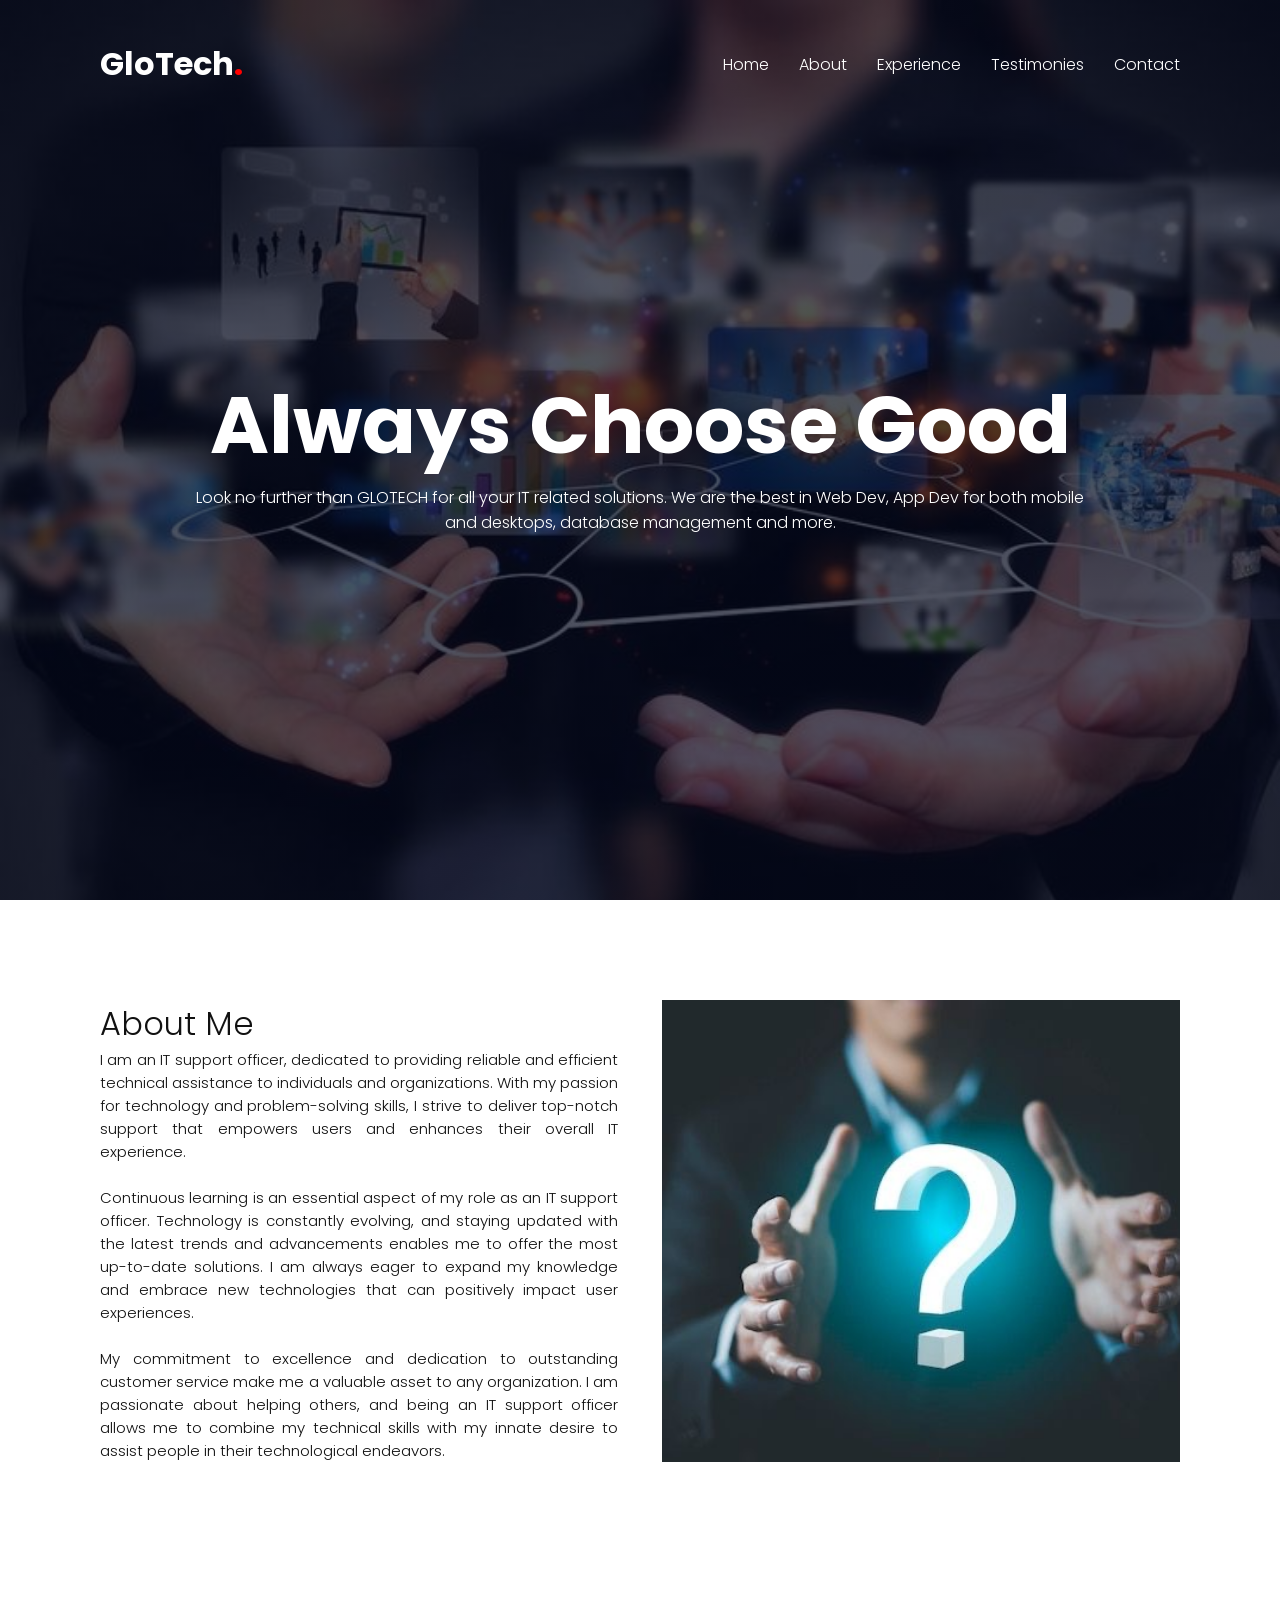
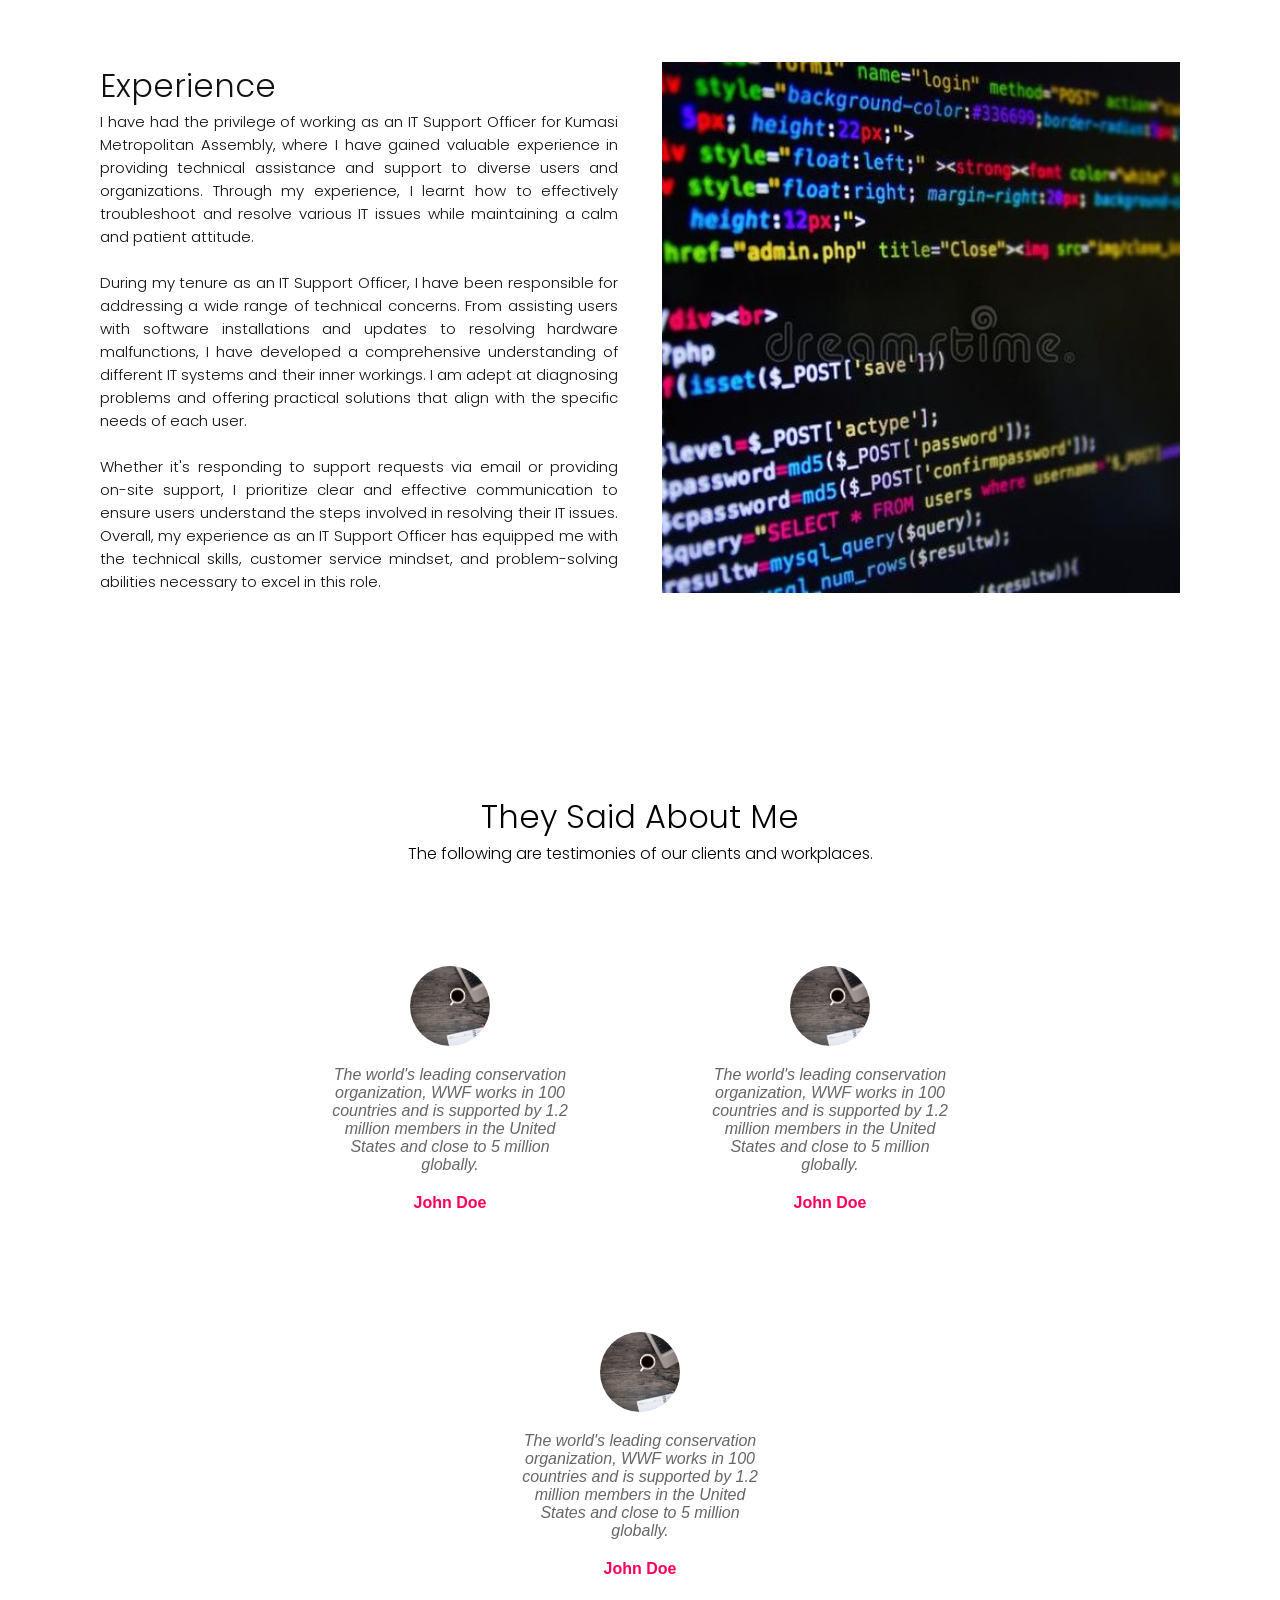
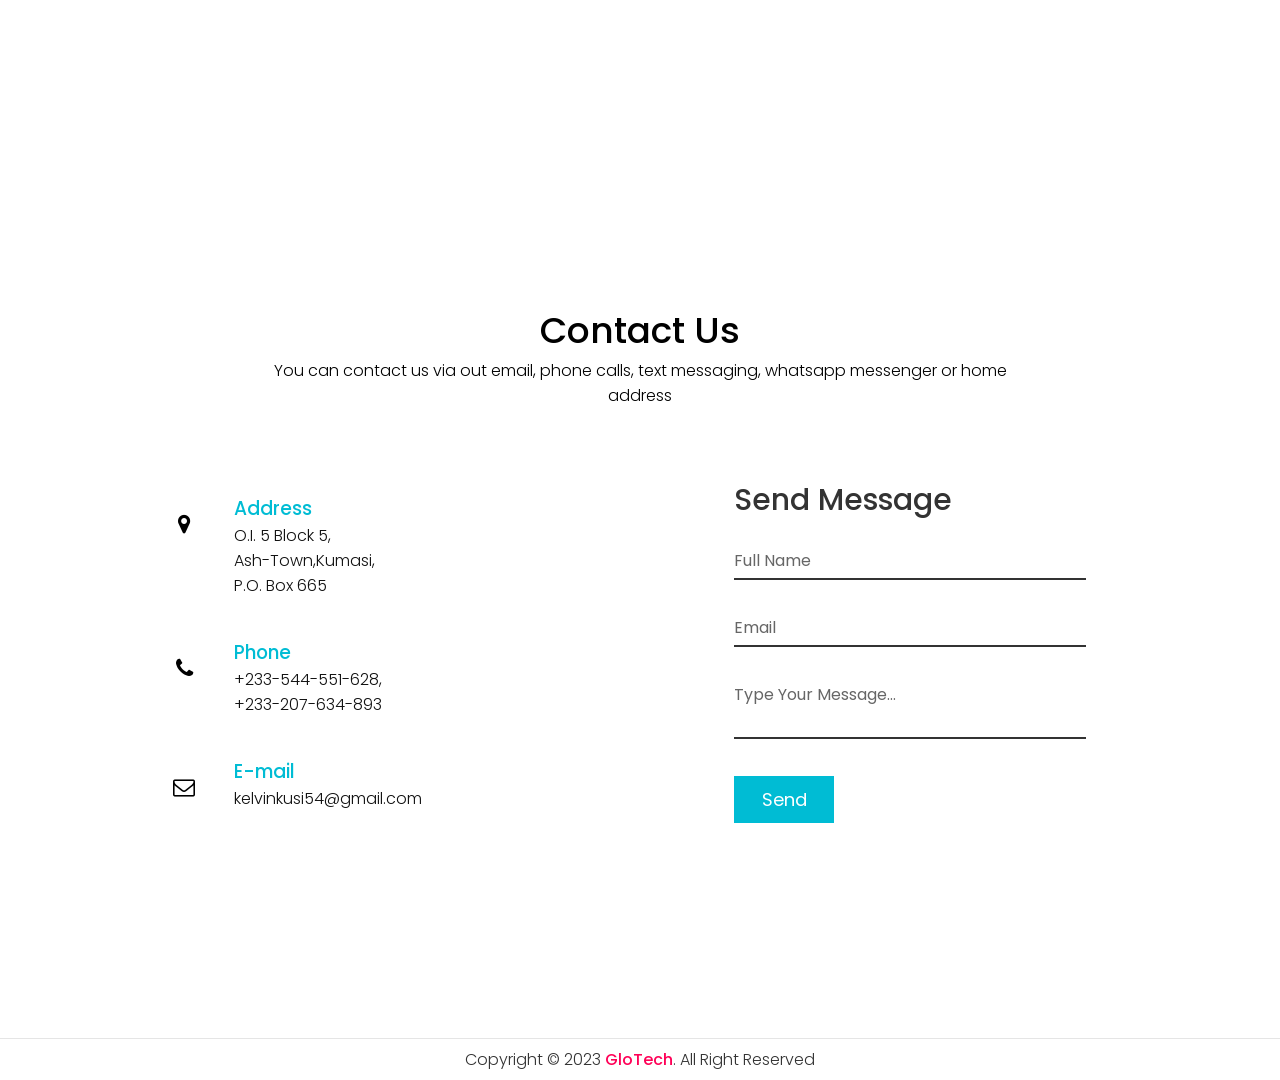
==== commit 97a48b24: "Update index.html" ====
--- a/index.html
+++ b/index.html
@@ -35,7 +35,7 @@
 			</div>
 			<div class="col50">
 				<div class="imgBx">
-					<img src="images/about.jpg">
+					<img src="images/about.JPG">
 				</div>
 			</div>
 		</div>
@@ -50,7 +50,7 @@
 			</div>
 			<div class="col50">
 				<div class="imgBx">
-					<img src="images/experience.jpg">
+					<img src="./images/experience.JPG">
 				</div>
 			</div>
 		</div>
@@ -160,4 +160,4 @@
 	</script>
 
 </body>
-</html>+</html>
--- a/style.css
+++ b/style.css
@@ -20,7 +20,7 @@
 	display: flex;
 	justify-content: center;
 	align-items: center;
-	background-image: linear-gradient(rgba(4,9,30,0.7),rgba(4,9,30,0.7)), url(images/homewp.jpg);
+	background-image: linear-gradient(rgba(4,9,30,0.7),rgba(4,9,30,0.7)), url(images/homewp.JPG);
 	background-size: cover;
 }
 .banner .content{
@@ -484,4 +484,4 @@
 		color: #fff;
 	}
 	
-}+}
